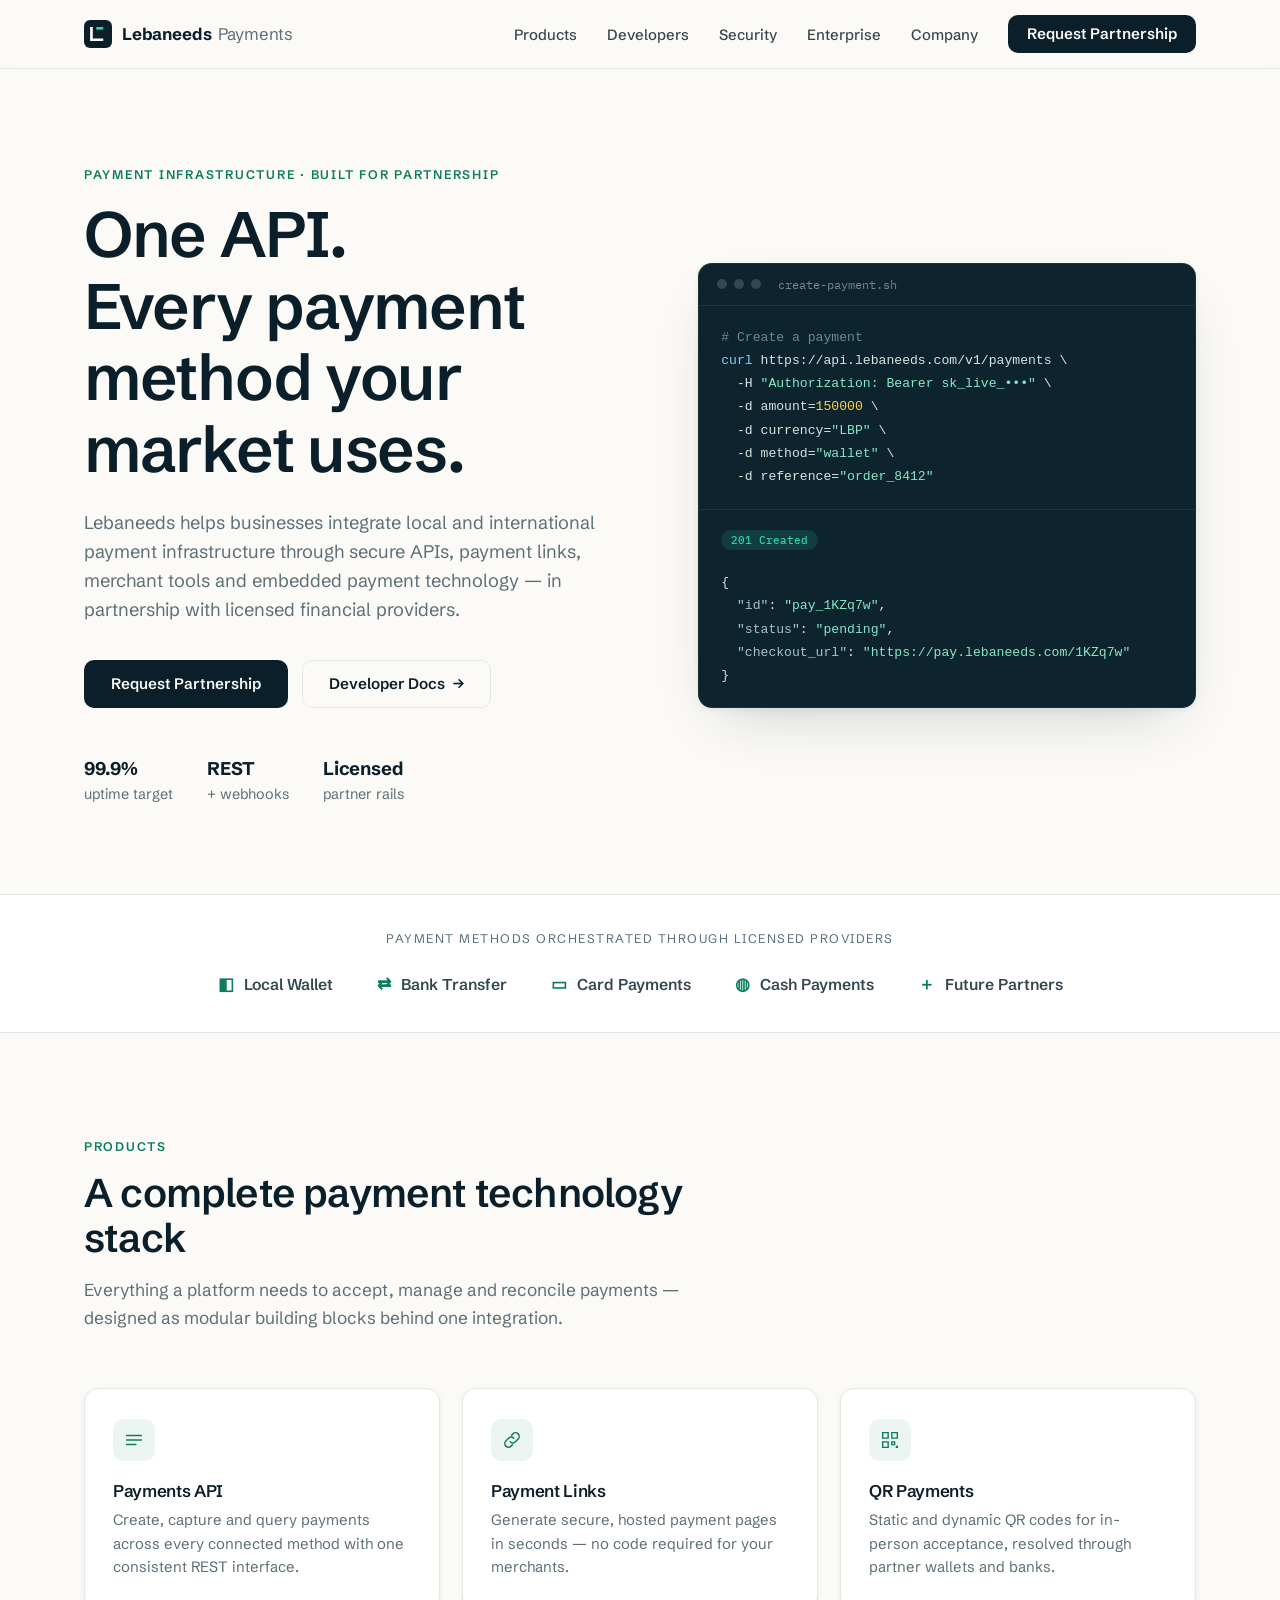
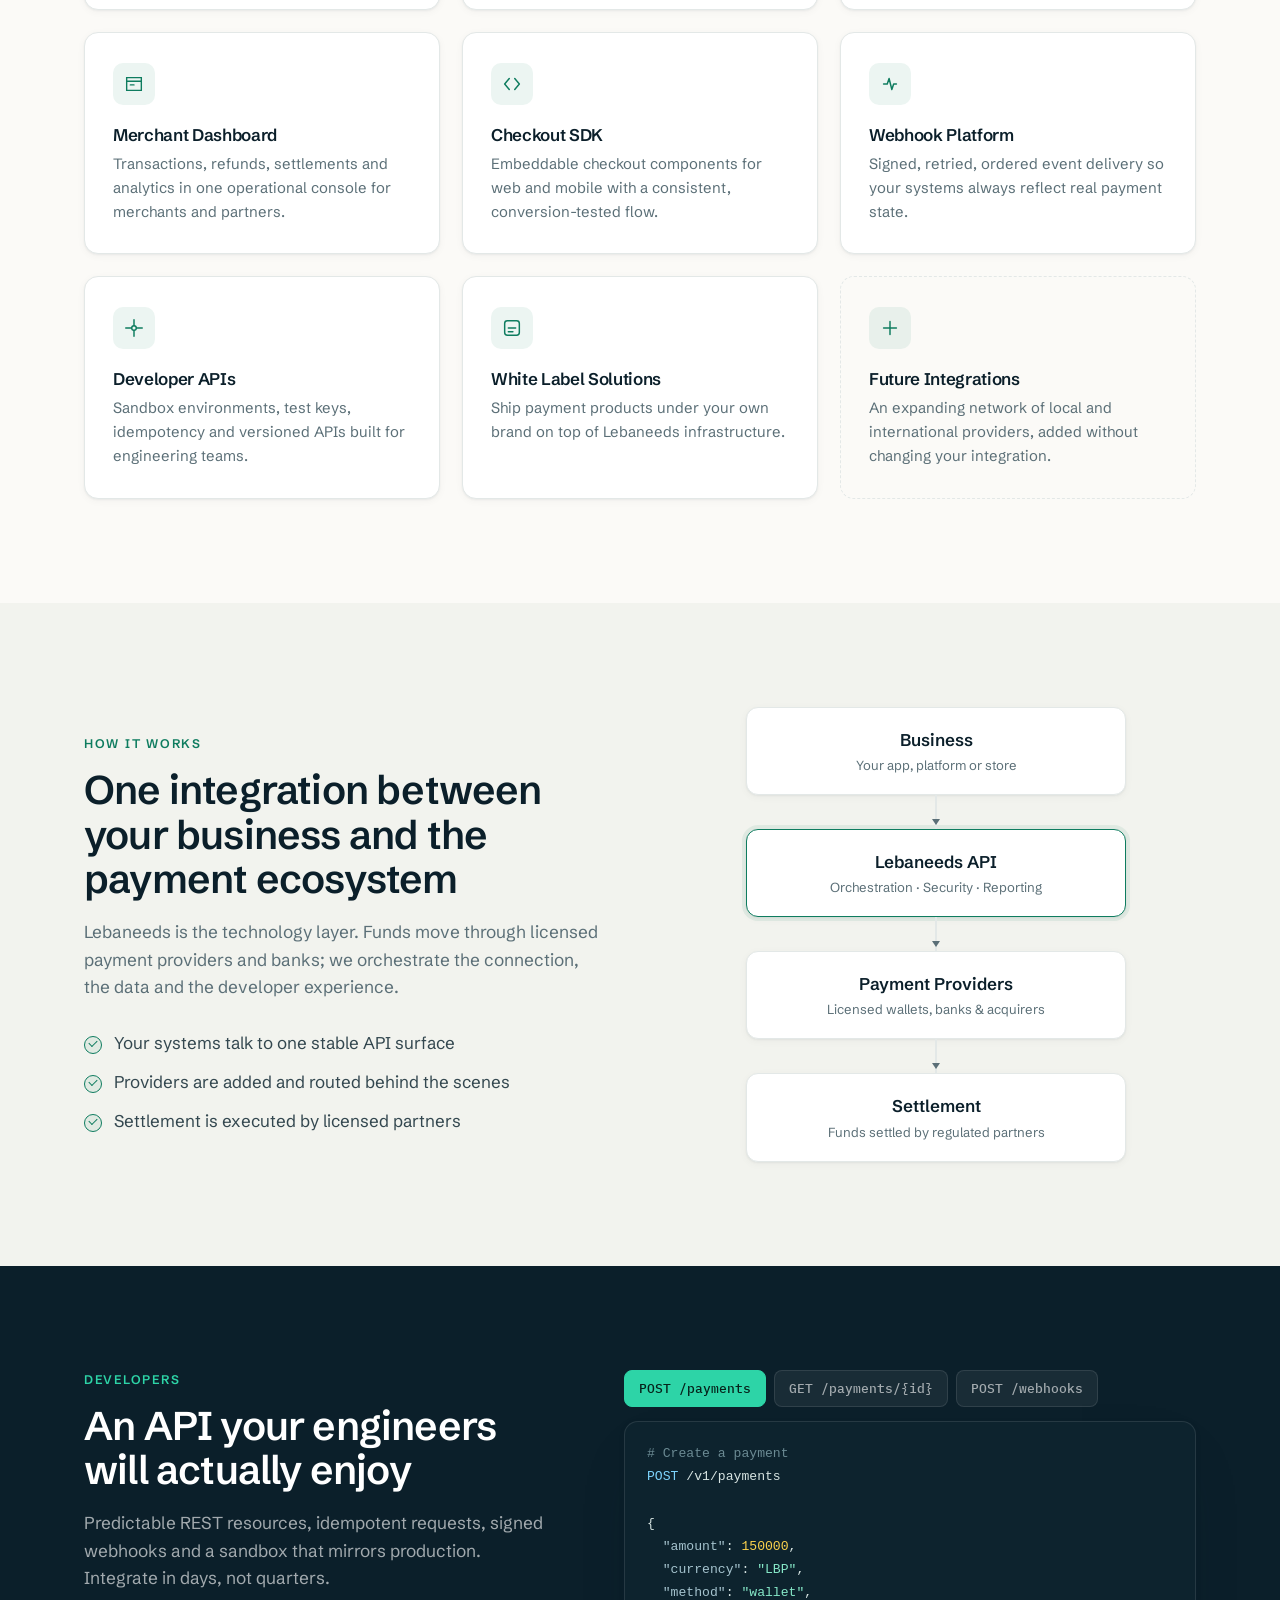
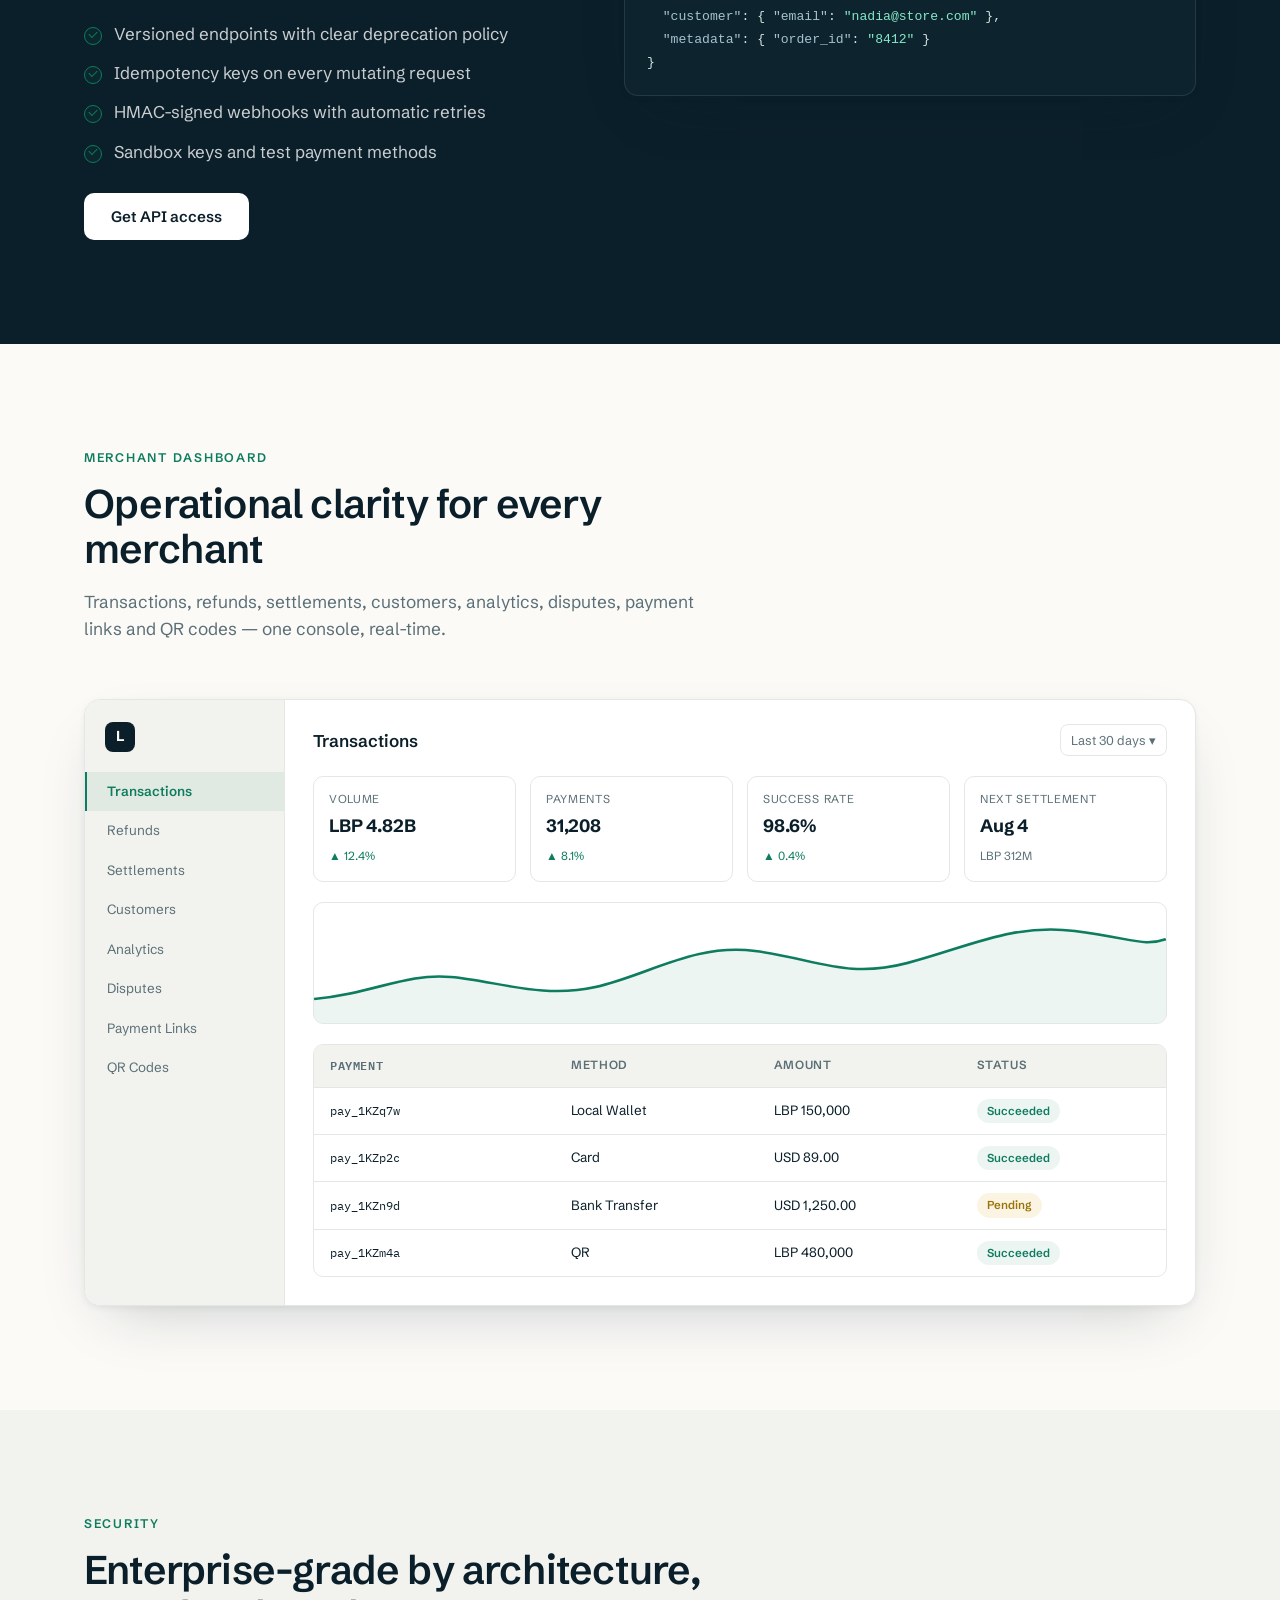
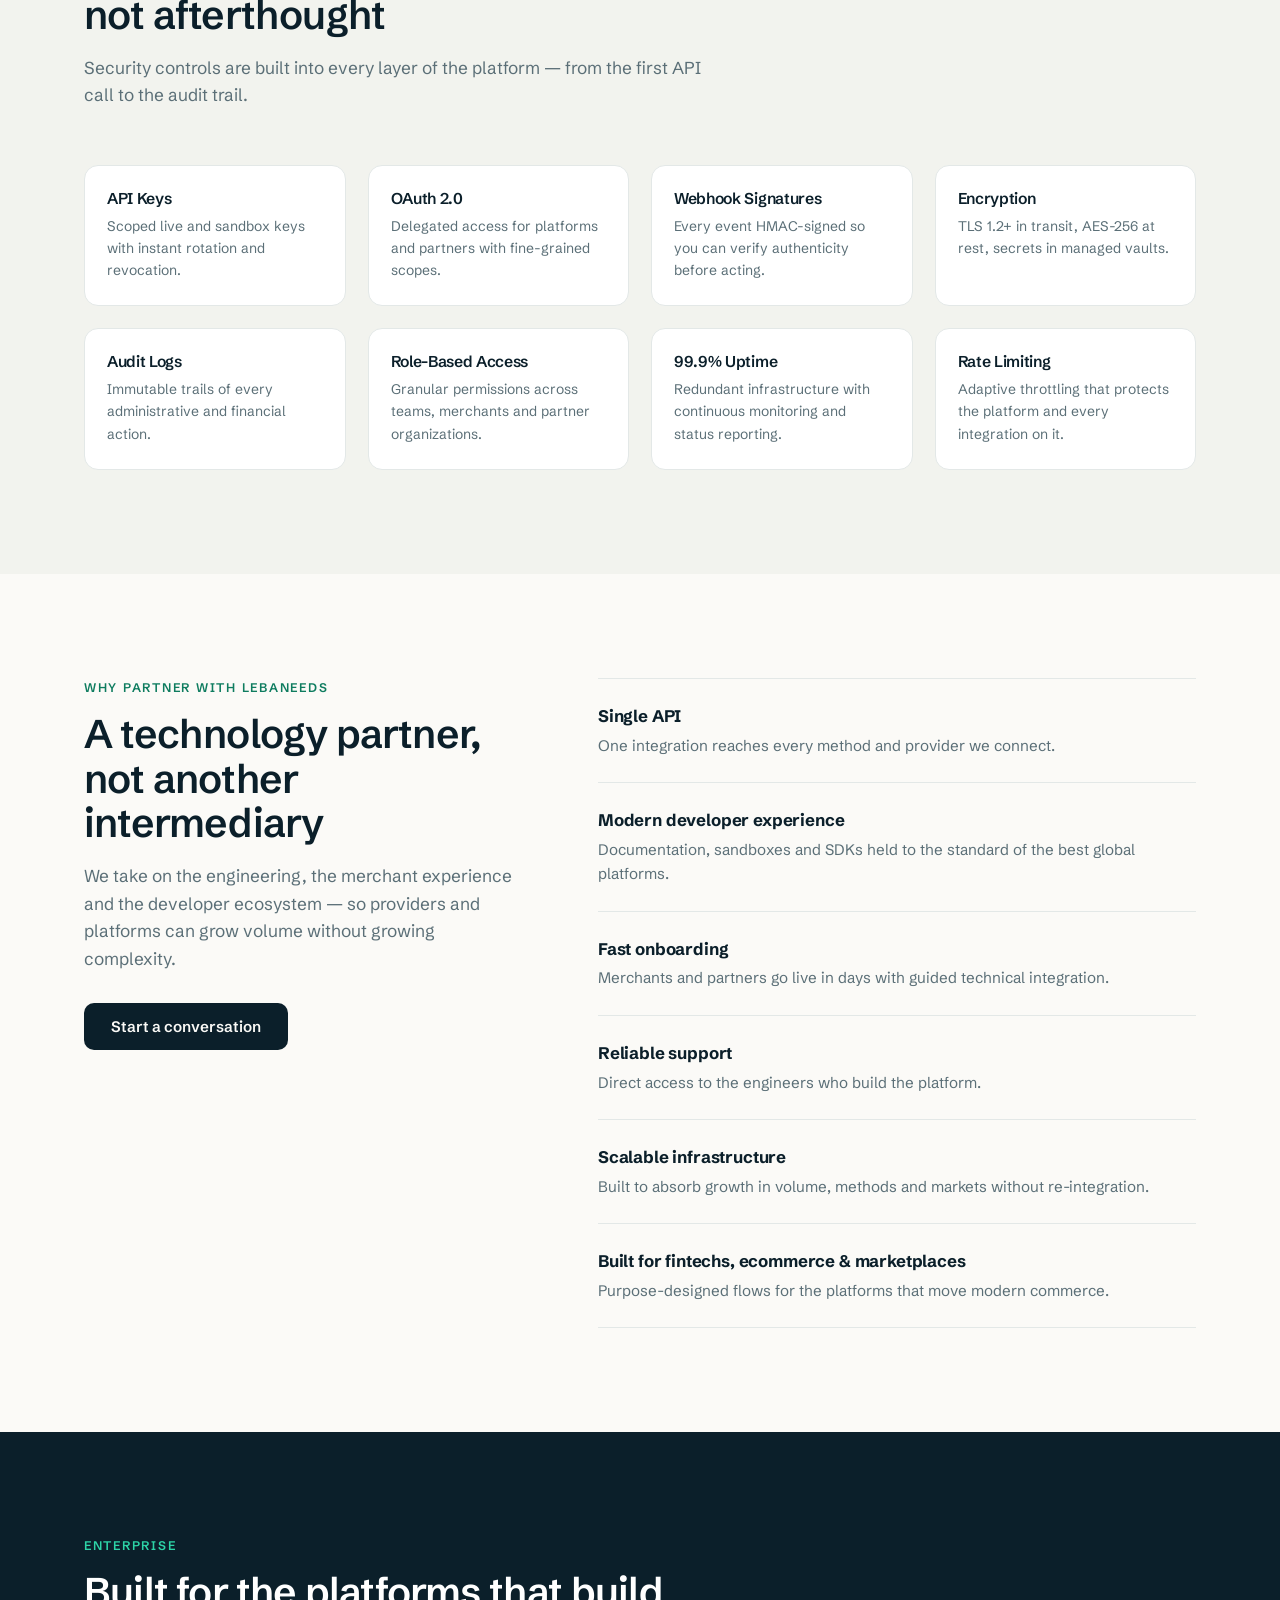
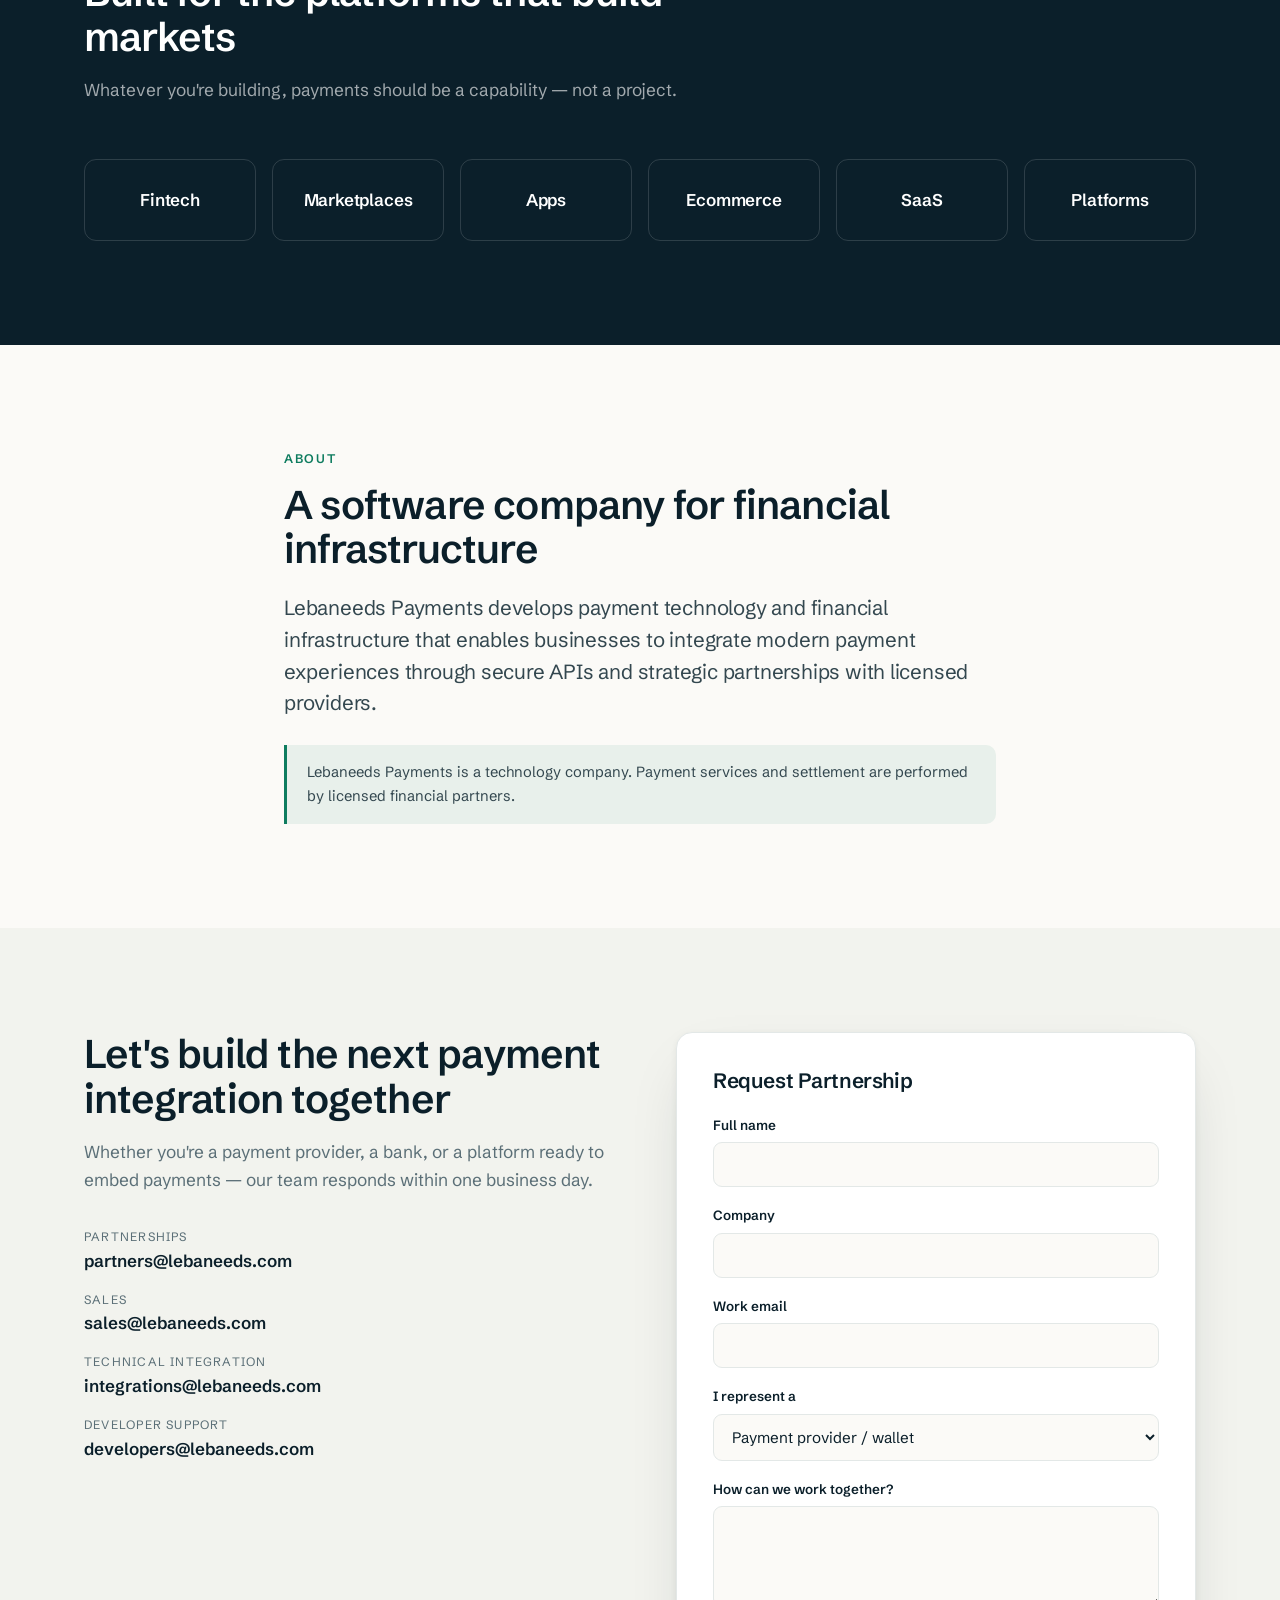
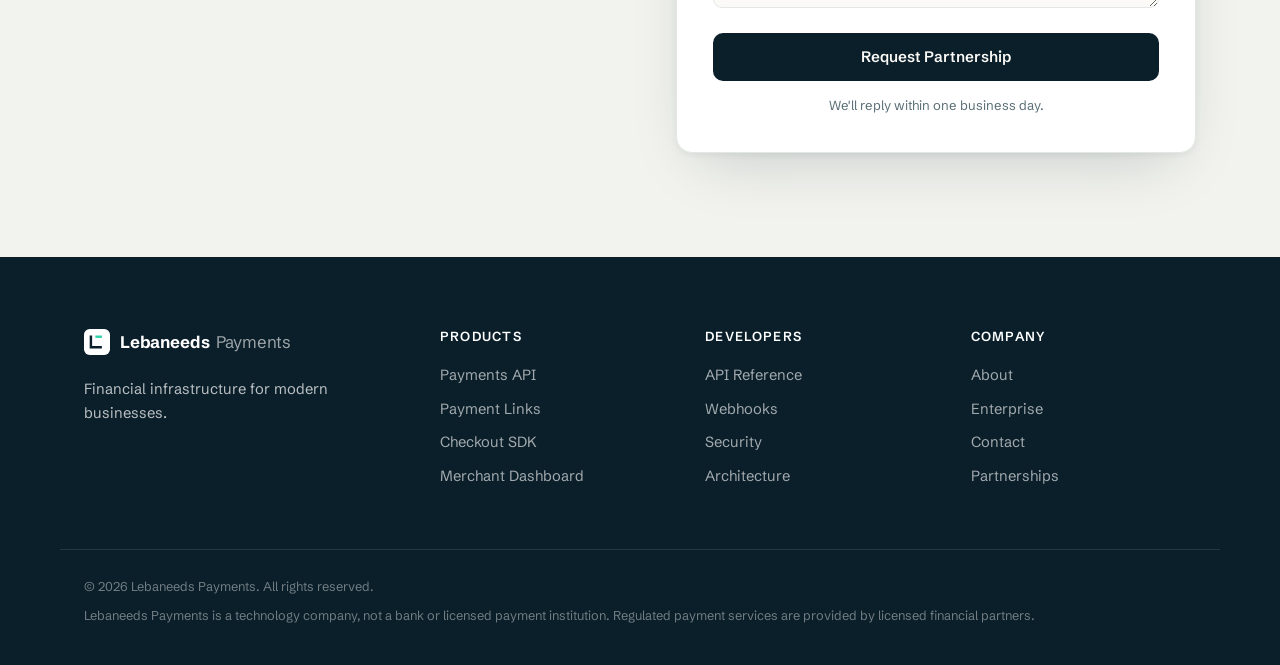
==== index.html @ b6b00cbe "Add enterprise landing page for Lebaneeds Payments Static B2B fintech infrastructure landing page: h" ====
<!DOCTYPE html>
<html lang="en">
<head>
<meta charset="UTF-8">
<meta name="viewport" content="width=device-width, initial-scale=1.0">
<title>Lebaneeds Payments — Financial Infrastructure for Modern Businesses</title>
<meta name="description" content="Lebaneeds builds payment technology and financial infrastructure. Integrate local and international payment methods through one secure API, in partnership with licensed providers.">
<link rel="preconnect" href="https://fonts.googleapis.com">
<link rel="preconnect" href="https://fonts.gstatic.com" crossorigin>
<link href="https://fonts.googleapis.com/css2?family=Schibsted+Grotesk:wght@400;500;600;700&family=IBM+Plex+Mono:wght@400;500&display=swap" rel="stylesheet">
<link rel="stylesheet" href="styles.css">
<link rel="icon" href="data:image/svg+xml,<svg xmlns='http://www.w3.org/2000/svg' viewBox='0 0 32 32'><rect width='32' height='32' rx='7' fill='%230b1f2a'/><path d='M10 8v13h12v3H7V8h3z' fill='%23ffffff'/><rect x='14' y='8' width='8' height='3' fill='%232dd4a7'/></svg>">
</head>
<body>

<a class="skip-link" href="#main">Skip to content</a>

<header class="site-header" id="top">
  <div class="container header-inner">
    <a class="brand" href="#top" aria-label="Lebaneeds Payments home">
      <span class="brand-mark" aria-hidden="true">
        <svg viewBox="0 0 32 32" width="28" height="28"><rect width="32" height="32" rx="7" fill="var(--ink)"/><path d="M10 8v13h12v3H7V8h3z" fill="#fff"/><rect x="14" y="8" width="8" height="3" fill="var(--accent)"/></svg>
      </span>
      <span class="brand-name">Lebaneeds<span class="brand-sub">Payments</span></span>
    </a>
    <nav class="main-nav" aria-label="Primary">
      <button class="nav-toggle" aria-expanded="false" aria-controls="nav-list">
        <span class="nav-toggle-bar"></span><span class="nav-toggle-bar"></span>
        <span class="visually-hidden">Menu</span>
      </button>
      <ul class="nav-list" id="nav-list">
        <li><a href="#products">Products</a></li>
        <li><a href="#developers">Developers</a></li>
        <li><a href="#security">Security</a></li>
        <li><a href="#enterprise">Enterprise</a></li>
        <li><a href="#about">Company</a></li>
        <li class="nav-cta"><a class="btn btn-primary btn-sm" href="#contact">Request Partnership</a></li>
      </ul>
    </nav>
  </div>
</header>

<main id="main">

  <!-- ============ HERO ============ -->
  <section class="hero">
    <div class="container hero-grid">
      <div class="hero-copy reveal">
        <p class="eyebrow">Payment infrastructure · Built for partnership</p>
        <h1>One API.<br>Every payment method your market uses.</h1>
        <p class="lede">Lebaneeds helps businesses integrate local and international payment infrastructure through secure APIs, payment links, merchant tools and embedded payment technology — in partnership with licensed financial providers.</p>
        <div class="hero-actions">
          <a class="btn btn-primary" href="#contact">Request Partnership</a>
          <a class="btn btn-ghost" href="#developers">Developer Docs <span aria-hidden="true">→</span></a>
        </div>
        <ul class="hero-facts" aria-label="Key facts">
          <li><strong>99.9%</strong> uptime target</li>
          <li><strong>REST</strong> + webhooks</li>
          <li><strong>Licensed</strong> partner rails</li>
        </ul>
      </div>
      <div class="hero-panel reveal delay-1" aria-hidden="true">
        <div class="code-window">
          <div class="code-window-bar">
            <span class="dot"></span><span class="dot"></span><span class="dot"></span>
            <span class="code-window-title">create-payment.sh</span>
          </div>
          <pre class="code"><code><span class="c"># Create a payment</span>
<span class="k">curl</span> https://api.lebaneeds.com/v1/payments \
  -H <span class="s">"Authorization: Bearer sk_live_•••"</span> \
  -d amount=<span class="n">150000</span> \
  -d currency=<span class="s">"LBP"</span> \
  -d method=<span class="s">"wallet"</span> \
  -d reference=<span class="s">"order_8412"</span></code></pre>
          <div class="code-response">
            <span class="badge badge-ok">201 Created</span>
            <pre class="code"><code>{
  <span class="p">"id"</span>: <span class="s">"pay_1KZq7w"</span>,
  <span class="p">"status"</span>: <span class="s">"pending"</span>,
  <span class="p">"checkout_url"</span>: <span class="s">"https://pay.lebaneeds.com/1KZq7w"</span>
}</code></pre>
          </div>
        </div>
      </div>
    </div>
  </section>

  <!-- ============ INTEGRATIONS STRIP ============ -->
  <section class="integrations" aria-label="Payment method coverage">
    <div class="container">
      <p class="strip-label">Payment methods orchestrated through licensed providers</p>
      <ul class="method-strip">
        <li><span class="method-icon" aria-hidden="true">◧</span>Local Wallet</li>
        <li><span class="method-icon" aria-hidden="true">⇄</span>Bank Transfer</li>
        <li><span class="method-icon" aria-hidden="true">▭</span>Card Payments</li>
        <li><span class="method-icon" aria-hidden="true">◍</span>Cash Payments</li>
        <li><span class="method-icon" aria-hidden="true">＋</span>Future Partners</li>
      </ul>
    </div>
  </section>

  <!-- ============ PRODUCTS ============ -->
  <section class="section" id="products">
    <div class="container">
      <div class="section-head reveal">
        <p class="eyebrow">Products</p>
        <h2>A complete payment technology stack</h2>
        <p class="section-lede">Everything a platform needs to accept, manage and reconcile payments — designed as modular building blocks behind one integration.</p>
      </div>
      <div class="card-grid">
        <article class="card reveal">
          <div class="card-icon" aria-hidden="true"><svg viewBox="0 0 24 24"><path d="M4 7h16M4 12h16M4 17h10" stroke="currentColor" stroke-width="1.6" stroke-linecap="round"/></svg></div>
          <h3>Payments API</h3>
          <p>Create, capture and query payments across every connected method with one consistent REST interface.</p>
        </article>
        <article class="card reveal">
          <div class="card-icon" aria-hidden="true"><svg viewBox="0 0 24 24"><path d="M10 14a4 4 0 005.7 0l3-3a4 4 0 00-5.7-5.7l-1.4 1.5M14 10a4 4 0 00-5.7 0l-3 3a4 4 0 005.7 5.7l1.4-1.5" stroke="currentColor" stroke-width="1.6" stroke-linecap="round" fill="none"/></svg></div>
          <h3>Payment Links</h3>
          <p>Generate secure, hosted payment pages in seconds — no code required for your merchants.</p>
        </article>
        <article class="card reveal">
          <div class="card-icon" aria-hidden="true"><svg viewBox="0 0 24 24"><path d="M4 4h6v6H4zM14 4h6v6h-6zM4 14h6v6H4zM14 14h3v3h-3zM19 19h1v1h-1z" stroke="currentColor" stroke-width="1.5" fill="none"/></svg></div>
          <h3>QR Payments</h3>
          <p>Static and dynamic QR codes for in-person acceptance, resolved through partner wallets and banks.</p>
        </article>
        <article class="card reveal">
          <div class="card-icon" aria-hidden="true"><svg viewBox="0 0 24 24"><path d="M4 5h16v14H4zM4 9h16M8 13h4" stroke="currentColor" stroke-width="1.5" fill="none" stroke-linecap="round"/></svg></div>
          <h3>Merchant Dashboard</h3>
          <p>Transactions, refunds, settlements and analytics in one operational console for merchants and partners.</p>
        </article>
        <article class="card reveal">
          <div class="card-icon" aria-hidden="true"><svg viewBox="0 0 24 24"><path d="M9 6l-5 6 5 6M15 6l5 6-5 6" stroke="currentColor" stroke-width="1.6" fill="none" stroke-linecap="round" stroke-linejoin="round"/></svg></div>
          <h3>Checkout SDK</h3>
          <p>Embeddable checkout components for web and mobile with a consistent, conversion-tested flow.</p>
        </article>
        <article class="card reveal">
          <div class="card-icon" aria-hidden="true"><svg viewBox="0 0 24 24"><path d="M5 12h4l2-6 3 12 2-6h3" stroke="currentColor" stroke-width="1.6" fill="none" stroke-linecap="round" stroke-linejoin="round"/></svg></div>
          <h3>Webhook Platform</h3>
          <p>Signed, retried, ordered event delivery so your systems always reflect real payment state.</p>
        </article>
        <article class="card reveal">
          <div class="card-icon" aria-hidden="true"><svg viewBox="0 0 24 24"><path d="M12 3v6m0 6v6M3 12h6m6 0h6" stroke="currentColor" stroke-width="1.6" stroke-linecap="round"/><circle cx="12" cy="12" r="2.5" stroke="currentColor" stroke-width="1.6" fill="none"/></svg></div>
          <h3>Developer APIs</h3>
          <p>Sandbox environments, test keys, idempotency and versioned APIs built for engineering teams.</p>
        </article>
        <article class="card reveal">
          <div class="card-icon" aria-hidden="true"><svg viewBox="0 0 24 24"><rect x="4" y="4" width="16" height="16" rx="3" stroke="currentColor" stroke-width="1.6" fill="none"/><path d="M8 12h8M8 16h5" stroke="currentColor" stroke-width="1.6" stroke-linecap="round"/></svg></div>
          <h3>White Label Solutions</h3>
          <p>Ship payment products under your own brand on top of Lebaneeds infrastructure.</p>
        </article>
        <article class="card card-outline reveal">
          <div class="card-icon" aria-hidden="true"><svg viewBox="0 0 24 24"><path d="M12 5v14M5 12h14" stroke="currentColor" stroke-width="1.6" stroke-linecap="round"/></svg></div>
          <h3>Future Integrations</h3>
          <p>An expanding network of local and international providers, added without changing your integration.</p>
        </article>
      </div>
    </div>
  </section>

  <!-- ============ ARCHITECTURE ============ -->
  <section class="section section-tint" id="architecture">
    <div class="container arch-grid">
      <div class="arch-copy reveal">
        <p class="eyebrow">How it works</p>
        <h2>One integration between your business and the payment ecosystem</h2>
        <p class="section-lede">Lebaneeds is the technology layer. Funds move through licensed payment providers and banks; we orchestrate the connection, the data and the developer experience.</p>
        <ul class="check-list">
          <li>Your systems talk to one stable API surface</li>
          <li>Providers are added and routed behind the scenes</li>
          <li>Settlement is executed by licensed partners</li>
        </ul>
      </div>
      <div class="arch-diagram reveal delay-1" role="img" aria-label="Architecture: Business connects to the Lebaneeds API, which orchestrates payment providers, which handle settlement.">
        <div class="arch-node">
          <span class="arch-node-label">Business</span>
          <span class="arch-node-sub">Your app, platform or store</span>
        </div>
        <div class="arch-arrow" aria-hidden="true"><span></span></div>
        <div class="arch-node arch-node-core">
          <span class="arch-node-label">Lebaneeds API</span>
          <span class="arch-node-sub">Orchestration · Security · Reporting</span>
        </div>
        <div class="arch-arrow" aria-hidden="true"><span></span></div>
        <div class="arch-node">
          <span class="arch-node-label">Payment Providers</span>
          <span class="arch-node-sub">Licensed wallets, banks &amp; acquirers</span>
        </div>
        <div class="arch-arrow" aria-hidden="true"><span></span></div>
        <div class="arch-node">
          <span class="arch-node-label">Settlement</span>
          <span class="arch-node-sub">Funds settled by regulated partners</span>
        </div>
      </div>
    </div>
  </section>

  <!-- ============ DEVELOPERS ============ -->
  <section class="section section-dark" id="developers">
    <div class="container dev-grid">
      <div class="dev-copy reveal">
        <p class="eyebrow eyebrow-light">Developers</p>
        <h2>An API your engineers will actually enjoy</h2>
        <p class="section-lede">Predictable REST resources, idempotent requests, signed webhooks and a sandbox that mirrors production. Integrate in days, not quarters.</p>
        <ul class="check-list check-list-light">
          <li>Versioned endpoints with clear deprecation policy</li>
          <li>Idempotency keys on every mutating request</li>
          <li>HMAC-signed webhooks with automatic retries</li>
          <li>Sandbox keys and test payment methods</li>
        </ul>
        <a class="btn btn-light" href="#contact">Get API access</a>
      </div>
      <div class="dev-panel reveal delay-1">
        <div class="tabs" role="tablist" aria-label="API examples">
          <button class="tab is-active" role="tab" aria-selected="true" aria-controls="tab-create" id="tabbtn-create">POST /payments</button>
          <button class="tab" role="tab" aria-selected="false" aria-controls="tab-get" id="tabbtn-get" tabindex="-1">GET /payments/{id}</button>
          <button class="tab" role="tab" aria-selected="false" aria-controls="tab-hook" id="tabbtn-hook" tabindex="-1">POST /webhooks</button>
        </div>
        <div class="code-window code-window-dark">
          <div class="tab-panel" id="tab-create" role="tabpanel" aria-labelledby="tabbtn-create">
<pre class="code"><code><span class="c"># Create a payment</span>
<span class="k">POST</span> /v1/payments

{
  <span class="p">"amount"</span>: <span class="n">150000</span>,
  <span class="p">"currency"</span>: <span class="s">"LBP"</span>,
  <span class="p">"method"</span>: <span class="s">"wallet"</span>,
  <span class="p">"customer"</span>: { <span class="p">"email"</span>: <span class="s">"nadia@store.com"</span> },
  <span class="p">"metadata"</span>: { <span class="p">"order_id"</span>: <span class="s">"8412"</span> }
}</code></pre>
          </div>
          <div class="tab-panel" id="tab-get" role="tabpanel" aria-labelledby="tabbtn-get" hidden>
<pre class="code"><code><span class="c"># Retrieve a payment</span>
<span class="k">GET</span> /v1/payments/pay_1KZq7w

{
  <span class="p">"id"</span>: <span class="s">"pay_1KZq7w"</span>,
  <span class="p">"status"</span>: <span class="s">"succeeded"</span>,
  <span class="p">"amount"</span>: <span class="n">150000</span>,
  <span class="p">"settled_at"</span>: <span class="s">"2026-08-02T14:03:12Z"</span>
}</code></pre>
          </div>
          <div class="tab-panel" id="tab-hook" role="tabpanel" aria-labelledby="tabbtn-hook" hidden>
<pre class="code"><code><span class="c"># Register a webhook endpoint</span>
<span class="k">POST</span> /v1/webhooks

{
  <span class="p">"url"</span>: <span class="s">"https://api.store.com/hooks/leb"</span>,
  <span class="p">"events"</span>: [<span class="s">"payment.succeeded"</span>,
             <span class="s">"payment.failed"</span>],
  <span class="p">"signing"</span>: <span class="s">"hmac-sha256"</span>
}</code></pre>
          </div>
        </div>
      </div>
    </div>
  </section>

  <!-- ============ DASHBOARD ============ -->
  <section class="section" id="dashboard">
    <div class="container">
      <div class="section-head reveal">
        <p class="eyebrow">Merchant Dashboard</p>
        <h2>Operational clarity for every merchant</h2>
        <p class="section-lede">Transactions, refunds, settlements, customers, analytics, disputes, payment links and QR codes — one console, real-time.</p>
      </div>
      <div class="dash reveal delay-1" role="img" aria-label="Mockup of the Lebaneeds merchant dashboard showing payment volume, transactions and settlement figures.">
        <div class="dash-side" aria-hidden="true">
          <div class="dash-logo">L</div>
          <ul>
            <li class="is-active">Transactions</li>
            <li>Refunds</li>
            <li>Settlements</li>
            <li>Customers</li>
            <li>Analytics</li>
            <li>Disputes</li>
            <li>Payment Links</li>
            <li>QR Codes</li>
          </ul>
        </div>
        <div class="dash-main" aria-hidden="true">
          <div class="dash-topbar">
            <span class="dash-title">Transactions</span>
            <span class="dash-range">Last 30 days ▾</span>
          </div>
          <div class="dash-stats">
            <div class="stat"><span class="stat-label">Volume</span><span class="stat-value">LBP 4.82B</span><span class="stat-delta up">▲ 12.4%</span></div>
            <div class="stat"><span class="stat-label">Payments</span><span class="stat-value">31,208</span><span class="stat-delta up">▲ 8.1%</span></div>
            <div class="stat"><span class="stat-label">Success rate</span><span class="stat-value">98.6%</span><span class="stat-delta up">▲ 0.4%</span></div>
            <div class="stat"><span class="stat-label">Next settlement</span><span class="stat-value">Aug 4</span><span class="stat-delta">LBP 312M</span></div>
          </div>
          <div class="dash-chart">
            <svg viewBox="0 0 560 120" preserveAspectRatio="none">
              <path d="M0 96 C40 90 60 70 90 74 S150 96 185 84 S250 40 290 48 S350 76 390 60 S460 20 500 28 S545 44 560 36" fill="none" stroke="var(--accent-deep)" stroke-width="2.5"/>
              <path d="M0 96 C40 90 60 70 90 74 S150 96 185 84 S250 40 290 48 S350 76 390 60 S460 20 500 28 S545 44 560 36 V120 H0 Z" fill="var(--accent-wash)"/>
            </svg>
          </div>
          <div class="dash-table">
            <div class="dash-row dash-row-head"><span>Payment</span><span>Method</span><span>Amount</span><span>Status</span></div>
            <div class="dash-row"><span>pay_1KZq7w</span><span>Local Wallet</span><span>LBP 150,000</span><span class="pill pill-ok">Succeeded</span></div>
            <div class="dash-row"><span>pay_1KZp2c</span><span>Card</span><span>USD 89.00</span><span class="pill pill-ok">Succeeded</span></div>
            <div class="dash-row"><span>pay_1KZn9d</span><span>Bank Transfer</span><span>USD 1,250.00</span><span class="pill pill-pending">Pending</span></div>
            <div class="dash-row"><span>pay_1KZm4a</span><span>QR</span><span>LBP 480,000</span><span class="pill pill-ok">Succeeded</span></div>
          </div>
        </div>
      </div>
    </div>
  </section>

  <!-- ============ SECURITY ============ -->
  <section class="section section-tint" id="security">
    <div class="container">
      <div class="section-head reveal">
        <p class="eyebrow">Security</p>
        <h2>Enterprise-grade by architecture, not afterthought</h2>
        <p class="section-lede">Security controls are built into every layer of the platform — from the first API call to the audit trail.</p>
      </div>
      <div class="sec-grid">
        <div class="sec-item reveal"><h3>API Keys</h3><p>Scoped live and sandbox keys with instant rotation and revocation.</p></div>
        <div class="sec-item reveal"><h3>OAuth 2.0</h3><p>Delegated access for platforms and partners with fine-grained scopes.</p></div>
        <div class="sec-item reveal"><h3>Webhook Signatures</h3><p>Every event HMAC-signed so you can verify authenticity before acting.</p></div>
        <div class="sec-item reveal"><h3>Encryption</h3><p>TLS 1.2+ in transit, AES-256 at rest, secrets in managed vaults.</p></div>
        <div class="sec-item reveal"><h3>Audit Logs</h3><p>Immutable trails of every administrative and financial action.</p></div>
        <div class="sec-item reveal"><h3>Role-Based Access</h3><p>Granular permissions across teams, merchants and partner organizations.</p></div>
        <div class="sec-item reveal"><h3>99.9% Uptime</h3><p>Redundant infrastructure with continuous monitoring and status reporting.</p></div>
        <div class="sec-item reveal"><h3>Rate Limiting</h3><p>Adaptive throttling that protects the platform and every integration on it.</p></div>
      </div>
    </div>
  </section>

  <!-- ============ WHY PARTNER ============ -->
  <section class="section" id="why">
    <div class="container why-grid">
      <div class="why-copy reveal">
        <p class="eyebrow">Why partner with Lebaneeds</p>
        <h2>A technology partner, not another intermediary</h2>
        <p class="section-lede">We take on the engineering, the merchant experience and the developer ecosystem — so providers and platforms can grow volume without growing complexity.</p>
        <a class="btn btn-primary" href="#contact">Start a conversation</a>
      </div>
      <ul class="why-list">
        <li class="reveal"><strong>Single API</strong>One integration reaches every method and provider we connect.</li>
        <li class="reveal"><strong>Modern developer experience</strong>Documentation, sandboxes and SDKs held to the standard of the best global platforms.</li>
        <li class="reveal"><strong>Fast onboarding</strong>Merchants and partners go live in days with guided technical integration.</li>
        <li class="reveal"><strong>Reliable support</strong>Direct access to the engineers who build the platform.</li>
        <li class="reveal"><strong>Scalable infrastructure</strong>Built to absorb growth in volume, methods and markets without re-integration.</li>
        <li class="reveal"><strong>Built for fintechs, ecommerce &amp; marketplaces</strong>Purpose-designed flows for the platforms that move modern commerce.</li>
      </ul>
    </div>
  </section>

  <!-- ============ ENTERPRISE ============ -->
  <section class="section section-dark" id="enterprise">
    <div class="container">
      <div class="section-head reveal">
        <p class="eyebrow eyebrow-light">Enterprise</p>
        <h2>Built for the platforms that build markets</h2>
        <p class="section-lede">Whatever you're building, payments should be a capability — not a project.</p>
      </div>
      <ul class="built-for">
        <li class="reveal">Fintech</li>
        <li class="reveal">Marketplaces</li>
        <li class="reveal">Apps</li>
        <li class="reveal">Ecommerce</li>
        <li class="reveal">SaaS</li>
        <li class="reveal">Platforms</li>
      </ul>
    </div>
  </section>

  <!-- ============ ABOUT ============ -->
  <section class="section" id="about">
    <div class="container about-inner reveal">
      <p class="eyebrow">About</p>
      <h2>A software company for financial infrastructure</h2>
      <p class="about-text">Lebaneeds Payments develops payment technology and financial infrastructure that enables businesses to integrate modern payment experiences through secure APIs and strategic partnerships with licensed providers.</p>
      <p class="about-note">Lebaneeds Payments is a technology company. Payment services and settlement are performed by licensed financial partners.</p>
    </div>
  </section>

  <!-- ============ CONTACT ============ -->
  <section class="section section-cta" id="contact">
    <div class="container cta-grid">
      <div class="cta-copy reveal">
        <h2>Let's build the next payment integration together</h2>
        <p class="section-lede">Whether you're a payment provider, a bank, or a platform ready to embed payments — our team responds within one business day.</p>
        <ul class="contact-list">
          <li><span class="contact-label">Partnerships</span><a href="mailto:partners@lebaneeds.com">partners@lebaneeds.com</a></li>
          <li><span class="contact-label">Sales</span><a href="mailto:sales@lebaneeds.com">sales@lebaneeds.com</a></li>
          <li><span class="contact-label">Technical Integration</span><a href="mailto:integrations@lebaneeds.com">integrations@lebaneeds.com</a></li>
          <li><span class="contact-label">Developer Support</span><a href="mailto:developers@lebaneeds.com">developers@lebaneeds.com</a></li>
        </ul>
      </div>
      <form class="cta-form reveal delay-1" action="mailto:partners@lebaneeds.com" method="post" enctype="text/plain">
        <h3>Request Partnership</h3>
        <div class="field">
          <label for="f-name">Full name</label>
          <input id="f-name" name="name" type="text" autocomplete="name" required>
        </div>
        <div class="field">
          <label for="f-company">Company</label>
          <input id="f-company" name="company" type="text" autocomplete="organization" required>
        </div>
        <div class="field">
          <label for="f-email">Work email</label>
          <input id="f-email" name="email" type="email" autocomplete="email" required>
        </div>
        <div class="field">
          <label for="f-type">I represent a</label>
          <select id="f-type" name="type">
            <option>Payment provider / wallet</option>
            <option>Bank</option>
            <option>Fintech</option>
            <option>Ecommerce / marketplace</option>
            <option>Other platform</option>
          </select>
        </div>
        <div class="field">
          <label for="f-msg">How can we work together?</label>
          <textarea id="f-msg" name="message" rows="4"></textarea>
        </div>
        <button class="btn btn-primary btn-block" type="submit">Request Partnership</button>
        <p class="form-note">We'll reply within one business day.</p>
      </form>
    </div>
  </section>

</main>

<footer class="site-footer">
  <div class="container footer-grid">
    <div class="footer-brand">
      <a class="brand" href="#top" aria-label="Lebaneeds Payments home">
        <span class="brand-mark" aria-hidden="true">
          <svg viewBox="0 0 32 32" width="26" height="26"><rect width="32" height="32" rx="7" fill="#fff"/><path d="M10 8v13h12v3H7V8h3z" fill="var(--ink)"/><rect x="14" y="8" width="8" height="3" fill="var(--accent)"/></svg>
        </span>
        <span class="brand-name brand-name-light">Lebaneeds<span class="brand-sub">Payments</span></span>
      </a>
      <p>Financial infrastructure for modern businesses.</p>
    </div>
    <nav class="footer-col" aria-label="Products">
      <h4>Products</h4>
      <a href="#products">Payments API</a>
      <a href="#products">Payment Links</a>
      <a href="#products">Checkout SDK</a>
      <a href="#dashboard">Merchant Dashboard</a>
    </nav>
    <nav class="footer-col" aria-label="Developers">
      <h4>Developers</h4>
      <a href="#developers">API Reference</a>
      <a href="#developers">Webhooks</a>
      <a href="#security">Security</a>
      <a href="#architecture">Architecture</a>
    </nav>
    <nav class="footer-col" aria-label="Company">
      <h4>Company</h4>
      <a href="#about">About</a>
      <a href="#enterprise">Enterprise</a>
      <a href="#contact">Contact</a>
      <a href="#contact">Partnerships</a>
    </nav>
  </div>
  <div class="container footer-legal">
    <p>© 2026 Lebaneeds Payments. All rights reserved.</p>
    <p>Lebaneeds Payments is a technology company, not a bank or licensed payment institution. Regulated payment services are provided by licensed financial partners.</p>
  </div>
</footer>

<script src="script.js"></script>
</body>
</html>
---- styles.css ----
/* ============================================================
   Lebaneeds Payments — enterprise landing page
   ============================================================ */

:root {
  --ink: #0b1f2a;          /* deep petrol ink */
  --ink-soft: #33474f;
  --muted: #5b6f77;
  --line: #e3e8e7;
  --bg: #fbfaf7;           /* warm paper */
  --surface: #ffffff;
  --tint: #f2f3ee;
  --accent: #2dd4a7;
  --accent-deep: #0e7c5f;
  --accent-wash: rgba(14, 124, 95, 0.08);
  --dark: #0b1f2a;
  --dark-2: #102934;
  --code-bg: #0d232e;
  --radius: 14px;
  --font: "Schibsted Grotesk", "Helvetica Neue", Arial, sans-serif;
  --mono: "IBM Plex Mono", ui-monospace, "SF Mono", Menlo, monospace;
  --shadow-sm: 0 1px 2px rgba(11, 31, 42, .05), 0 2px 8px rgba(11, 31, 42, .04);
  --shadow-lg: 0 2px 6px rgba(11, 31, 42, .06), 0 24px 60px -24px rgba(11, 31, 42, .22);
}

@media (prefers-color-scheme: dark) {
  :root {
    --ink: #eef3f2;
    --ink-soft: #c4d1d0;
    --muted: #8fa3a5;
    --line: #223b44;
    --bg: #081820;
    --surface: #0d232e;
    --tint: #0b1f29;
    --accent-wash: rgba(45, 212, 167, 0.10);
    --dark: #061119;
    --dark-2: #0a1c26;
    --code-bg: #071720;
    --shadow-sm: 0 1px 2px rgba(0,0,0,.4);
    --shadow-lg: 0 24px 60px -24px rgba(0,0,0,.6);
  }
}

* { box-sizing: border-box; margin: 0; padding: 0; }

html { scroll-behavior: smooth; }
@media (prefers-reduced-motion: reduce) {
  html { scroll-behavior: auto; }
  *, *::before, *::after { animation: none !important; transition: none !important; }
}

body {
  font-family: var(--font);
  color: var(--ink);
  background: var(--bg);
  line-height: 1.6;
  font-size: 17px;
  -webkit-font-smoothing: antialiased;
  text-rendering: optimizeLegibility;
}

.container { max-width: 1160px; margin: 0 auto; padding: 0 24px; }

.visually-hidden {
  position: absolute; width: 1px; height: 1px; overflow: hidden;
  clip: rect(0 0 0 0); white-space: nowrap;
}
.skip-link {
  position: absolute; left: -9999px; top: 0; z-index: 100;
  background: var(--ink); color: #fff; padding: 10px 18px; border-radius: 0 0 8px 0;
}
.skip-link:focus { left: 0; }

h1, h2, h3, h4 { font-weight: 600; letter-spacing: -0.02em; line-height: 1.12; }
h1 { font-size: clamp(2.4rem, 5.4vw, 4rem); }
h2 { font-size: clamp(1.7rem, 3.4vw, 2.5rem); }
h3 { font-size: 1.06rem; }

a { color: inherit; }
:focus-visible { outline: 2px solid var(--accent-deep); outline-offset: 3px; border-radius: 3px; }

.eyebrow {
  font-size: .78rem; font-weight: 600; letter-spacing: .14em; text-transform: uppercase;
  color: var(--accent-deep); margin-bottom: 14px;
}
.eyebrow-light { color: var(--accent); }

.section { padding: 104px 0; }
.section-tint { background: var(--tint); }
.section-head { max-width: 640px; margin-bottom: 56px; }
.section-lede { color: var(--muted); margin-top: 16px; font-size: 1.08rem; }

/* ---------- Buttons ---------- */
.btn {
  display: inline-flex; align-items: center; gap: 8px;
  font: 600 .95rem/1 var(--font);
  padding: 15px 26px; border-radius: 10px; border: 1px solid transparent;
  cursor: pointer; text-decoration: none;
  transition: background .18s ease, color .18s ease, border-color .18s ease, transform .12s ease;
}
.btn:active { transform: translateY(1px); }
.btn-primary { background: var(--ink); color: var(--bg); }
.btn-primary:hover { background: var(--accent-deep); color: #fff; }
.btn-ghost { border-color: var(--line); color: var(--ink); background: transparent; }
.btn-ghost:hover { border-color: var(--ink); }
.btn-light { background: #fff; color: #0b1f2a; margin-top: 28px; }
.btn-light:hover { background: var(--accent); }
.btn-sm { padding: 10px 18px; }
.btn-block { width: 100%; justify-content: center; }

/* ---------- Header ---------- */
.site-header {
  position: sticky; top: 0; z-index: 50;
  background: color-mix(in srgb, var(--bg) 86%, transparent);
  backdrop-filter: blur(12px);
  border-bottom: 1px solid var(--line);
}
.header-inner { display: flex; align-items: center; justify-content: space-between; height: 68px; }
.brand { display: inline-flex; align-items: center; gap: 10px; text-decoration: none; }
.brand-mark svg { display: block; }
.brand-name { font-weight: 700; letter-spacing: -0.01em; font-size: 1.05rem; }
.brand-sub { font-weight: 400; color: var(--muted); margin-left: 6px; }
.brand-name-light { color: #fff; }
.brand-name-light .brand-sub { color: rgba(255,255,255,.6); }

.nav-list { display: flex; align-items: center; gap: 30px; list-style: none; }
.nav-list a:not(.btn) {
  text-decoration: none; font-size: .93rem; font-weight: 500; color: var(--ink-soft);
  transition: color .15s ease;
}
.nav-list a:not(.btn):hover { color: var(--ink); }
.nav-toggle { display: none; }

/* ---------- Hero ---------- */
.hero { padding: 96px 0 88px; overflow: hidden; }
.hero-grid {
  display: grid; grid-template-columns: 1.05fr .95fr; gap: 64px; align-items: center;
}
.lede { color: var(--muted); font-size: 1.14rem; margin-top: 22px; max-width: 34em; }
.hero-actions { display: flex; flex-wrap: wrap; gap: 14px; margin-top: 36px; }
.hero-facts {
  display: flex; gap: 34px; list-style: none; margin-top: 46px;
  color: var(--muted); font-size: .9rem;
}
.hero-facts strong { display: block; color: var(--ink); font-size: 1.15rem; letter-spacing: -0.01em; }

/* ---------- Code windows ---------- */
.code-window {
  background: var(--code-bg); border-radius: var(--radius);
  box-shadow: var(--shadow-lg); overflow: hidden;
  border: 1px solid rgba(255,255,255,.06);
}
.code-window-bar {
  display: flex; align-items: center; gap: 7px;
  padding: 13px 18px; border-bottom: 1px solid rgba(255,255,255,.07);
}
.dot { width: 10px; height: 10px; border-radius: 50%; background: rgba(255,255,255,.16); }
.code-window-title {
  margin-left: 10px; font: 400 .74rem var(--mono); color: rgba(255,255,255,.45);
}
.code {
  font: 400 .82rem/1.7 var(--mono); color: #d7e4e2;
  padding: 20px 22px; overflow-x: auto; tab-size: 2;
}
.code .c { color: #6b8a93; }
.code .k { color: #7dd3fc; }
.code .s { color: #86e8c8; }
.code .n { color: #fcd34d; }
.code .p { color: #a5c3ce; }
.code-response { border-top: 1px solid rgba(255,255,255,.07); padding-top: 8px; }
.badge {
  display: inline-block; font: 500 .7rem var(--mono);
  padding: 3px 10px; border-radius: 99px; margin: 12px 0 0 22px;
}
.badge-ok { background: rgba(45,212,167,.14); color: var(--accent); }

/* ---------- Integrations strip ---------- */
.integrations { border-block: 1px solid var(--line); padding: 34px 0; background: var(--surface); }
.strip-label {
  text-align: center; font-size: .78rem; letter-spacing: .12em; text-transform: uppercase;
  color: var(--muted); margin-bottom: 22px;
}
.method-strip {
  display: flex; flex-wrap: wrap; justify-content: center; gap: 14px 44px;
  list-style: none; font-weight: 600; color: var(--ink-soft); font-size: .98rem;
}
.method-strip li { display: inline-flex; align-items: center; gap: 10px; }
.method-icon { color: var(--accent-deep); font-size: 1.05rem; }

/* ---------- Product cards ---------- */
.card-grid {
  display: grid; grid-template-columns: repeat(3, 1fr); gap: 22px;
}
.card {
  background: var(--surface); border: 1px solid var(--line); border-radius: var(--radius);
  padding: 30px 28px; box-shadow: var(--shadow-sm);
  transition: transform .2s ease, box-shadow .2s ease, border-color .2s ease;
}
.card:hover { transform: translateY(-3px); box-shadow: var(--shadow-lg); border-color: var(--accent-deep); }
.card-outline { background: transparent; border-style: dashed; box-shadow: none; }
.card-icon {
  width: 42px; height: 42px; border-radius: 10px; margin-bottom: 20px;
  display: grid; place-items: center;
  background: var(--accent-wash); color: var(--accent-deep);
}
.card-icon svg { width: 22px; height: 22px; }
.card p { color: var(--muted); font-size: .93rem; margin-top: 8px; }

/* ---------- Architecture ---------- */
.arch-grid { display: grid; grid-template-columns: 1fr 1fr; gap: 72px; align-items: center; }
.check-list { list-style: none; margin-top: 28px; display: grid; gap: 12px; }
.check-list li { padding-left: 30px; position: relative; color: var(--ink-soft); }
.check-list li::before {
  content: ""; position: absolute; left: 0; top: 7px; width: 16px; height: 16px;
  border-radius: 50%; background: var(--accent-wash);
  border: 1.5px solid var(--accent-deep);
}
.check-list li::after {
  content: ""; position: absolute; left: 4.5px; top: 10.5px; width: 7px; height: 4px;
  border-left: 1.5px solid var(--accent-deep); border-bottom: 1.5px solid var(--accent-deep);
  transform: rotate(-45deg);
}
.check-list-light li { color: rgba(255,255,255,.78); }

.arch-diagram { display: grid; gap: 0; justify-items: center; }
.arch-node {
  width: 100%; max-width: 380px; text-align: center;
  background: var(--surface); border: 1px solid var(--line); border-radius: 12px;
  padding: 18px 22px; box-shadow: var(--shadow-sm);
}
.arch-node-core {
  border-color: var(--accent-deep);
  box-shadow: 0 0 0 4px var(--accent-wash), var(--shadow-sm);
}
.arch-node-label { display: block; font-weight: 600; }
.arch-node-sub { display: block; font-size: .82rem; color: var(--muted); margin-top: 2px; }
.arch-arrow { height: 34px; display: grid; place-items: center; }
.arch-arrow span {
  display: block; width: 1.5px; height: 100%; background: var(--line); position: relative;
}
.arch-arrow span::after {
  content: ""; position: absolute; bottom: 0; left: -3.25px;
  border: 4px solid transparent; border-top: 6px solid var(--muted);
}

/* ---------- Developers (dark) ---------- */
.section-dark { background: var(--dark); color: #fff; }
.section-dark h2 { color: #fff; }
.section-dark .section-lede { color: rgba(255,255,255,.62); }
.dev-grid { display: grid; grid-template-columns: .9fr 1.1fr; gap: 72px; align-items: start; }

.tabs { display: flex; gap: 8px; margin-bottom: 14px; flex-wrap: wrap; }
.tab {
  font: 500 .8rem var(--mono); color: rgba(255,255,255,.6);
  background: rgba(255,255,255,.06); border: 1px solid rgba(255,255,255,.1);
  border-radius: 8px; padding: 9px 14px; cursor: pointer;
  transition: background .15s ease, color .15s ease;
}
.tab:hover { color: #fff; }
.tab.is-active { background: var(--accent); border-color: var(--accent); color: #06231b; }
.code-window-dark { border-color: rgba(255,255,255,.1); }

/* ---------- Dashboard mockup ---------- */
.dash {
  display: grid; grid-template-columns: 200px 1fr;
  background: var(--surface); border: 1px solid var(--line);
  border-radius: 16px; overflow: hidden; box-shadow: var(--shadow-lg);
}
.dash-side { background: var(--tint); border-right: 1px solid var(--line); padding: 22px 0; }
.dash-logo {
  width: 30px; height: 30px; margin: 0 20px 20px; border-radius: 8px;
  background: var(--ink); color: var(--bg); font-weight: 700;
  display: grid; place-items: center; font-size: .9rem;
}
.dash-side ul { list-style: none; font-size: .84rem; color: var(--muted); }
.dash-side li { padding: 9px 20px; border-left: 2px solid transparent; }
.dash-side li.is-active {
  color: var(--accent-deep); font-weight: 600;
  border-left-color: var(--accent-deep); background: var(--accent-wash);
}
.dash-main { padding: 24px 28px 28px; min-width: 0; }
.dash-topbar { display: flex; justify-content: space-between; align-items: center; margin-bottom: 20px; }
.dash-title { font-weight: 600; }
.dash-range { font-size: .8rem; color: var(--muted); border: 1px solid var(--line); border-radius: 8px; padding: 5px 10px; }
.dash-stats { display: grid; grid-template-columns: repeat(4, 1fr); gap: 14px; margin-bottom: 20px; }
.stat { border: 1px solid var(--line); border-radius: 10px; padding: 13px 15px; }
.stat-label { display: block; font-size: .72rem; color: var(--muted); text-transform: uppercase; letter-spacing: .06em; }
.stat-value { display: block; font-weight: 700; font-size: 1.12rem; letter-spacing: -0.01em; margin-top: 3px; }
.stat-delta { font-size: .74rem; color: var(--muted); }
.stat-delta.up { color: var(--accent-deep); }
.dash-chart { border: 1px solid var(--line); border-radius: 10px; overflow: hidden; margin-bottom: 20px; }
.dash-chart svg { display: block; width: 100%; height: 120px; }
.dash-table { border: 1px solid var(--line); border-radius: 10px; overflow: hidden; font-size: .84rem; }
.dash-row {
  display: grid; grid-template-columns: 1.2fr 1fr 1fr .9fr; gap: 10px;
  padding: 11px 16px; border-top: 1px solid var(--line); align-items: center;
}
.dash-row:first-child { border-top: 0; }
.dash-row-head { background: var(--tint); font-weight: 600; font-size: .74rem; text-transform: uppercase; letter-spacing: .05em; color: var(--muted); }
.dash-row span:first-child { font-family: var(--mono); font-size: .78rem; }
.pill {
  justify-self: start; font-size: .72rem; font-weight: 600;
  padding: 3px 10px; border-radius: 99px;
}
.pill-ok { background: var(--accent-wash); color: var(--accent-deep); }
.pill-pending { background: rgba(217, 164, 22, .12); color: #9a7208; }

/* ---------- Security ---------- */
.sec-grid { display: grid; grid-template-columns: repeat(4, 1fr); gap: 22px; }
.sec-item {
  background: var(--surface); border: 1px solid var(--line); border-radius: var(--radius);
  padding: 24px 22px;
}
.sec-item h3 { font-size: .98rem; }
.sec-item p { color: var(--muted); font-size: .87rem; margin-top: 7px; }

/* ---------- Why partner ---------- */
.why-grid { display: grid; grid-template-columns: .85fr 1.15fr; gap: 72px; align-items: start; }
.why-copy { position: sticky; top: 110px; }
.why-copy .btn { margin-top: 30px; }
.why-list { list-style: none; display: grid; gap: 0; }
.why-list li {
  padding: 24px 0; border-top: 1px solid var(--line);
  color: var(--muted); font-size: .95rem;
}
.why-list li:last-child { border-bottom: 1px solid var(--line); }
.why-list strong { display: block; color: var(--ink); font-size: 1.05rem; margin-bottom: 4px; letter-spacing: -0.01em; }

/* ---------- Enterprise ---------- */
.built-for {
  list-style: none; display: grid; grid-template-columns: repeat(6, 1fr); gap: 16px;
}
.built-for li {
  border: 1px solid rgba(255,255,255,.14); border-radius: 12px;
  padding: 26px 10px; text-align: center; font-weight: 600; letter-spacing: -0.01em;
  transition: border-color .2s ease, background .2s ease;
}
.built-for li:hover { border-color: var(--accent); background: rgba(45,212,167,.06); }

/* ---------- About ---------- */
.about-inner { max-width: 760px; }
.about-text { font-size: 1.28rem; line-height: 1.55; letter-spacing: -0.01em; margin-top: 20px; color: var(--ink-soft); }
.about-note {
  margin-top: 26px; padding: 16px 20px; border-left: 3px solid var(--accent-deep);
  background: var(--accent-wash); border-radius: 0 10px 10px 0;
  font-size: .92rem; color: var(--ink-soft);
}

/* ---------- Contact ---------- */
.section-cta { background: var(--tint); }
.cta-grid { display: grid; grid-template-columns: 1fr 1fr; gap: 72px; align-items: start; }
.contact-list { list-style: none; margin-top: 34px; display: grid; gap: 16px; }
.contact-label { display: block; font-size: .76rem; text-transform: uppercase; letter-spacing: .1em; color: var(--muted); }
.contact-list a { font-weight: 600; text-decoration: none; color: var(--ink); }
.contact-list a:hover { color: var(--accent-deep); }

.cta-form {
  background: var(--surface); border: 1px solid var(--line); border-radius: 16px;
  padding: 36px; box-shadow: var(--shadow-lg);
}
.cta-form h3 { font-size: 1.3rem; margin-bottom: 22px; }
.field { margin-bottom: 18px; }
.field label { display: block; font-size: .84rem; font-weight: 600; margin-bottom: 6px; }
.field input, .field select, .field textarea {
  width: 100%; font: 400 .95rem var(--font); color: var(--ink);
  background: var(--bg); border: 1px solid var(--line); border-radius: 9px;
  padding: 12px 14px; transition: border-color .15s ease, box-shadow .15s ease;
}
.field input:focus, .field select:focus, .field textarea:focus {
  outline: none; border-color: var(--accent-deep);
  box-shadow: 0 0 0 3px var(--accent-wash);
}
.form-note { text-align: center; font-size: .82rem; color: var(--muted); margin-top: 14px; }

/* ---------- Footer ---------- */
.site-footer { background: var(--dark); color: rgba(255,255,255,.72); padding: 72px 0 40px; }
.footer-grid { display: grid; grid-template-columns: 1.4fr 1fr 1fr 1fr; gap: 40px; }
.footer-brand p { margin-top: 16px; font-size: .92rem; max-width: 24em; }
.footer-col h4 { color: #fff; font-size: .82rem; text-transform: uppercase; letter-spacing: .1em; margin-bottom: 16px; }
.footer-col a { display: block; text-decoration: none; font-size: .92rem; padding: 5px 0; color: rgba(255,255,255,.62); }
.footer-col a:hover { color: var(--accent); }
.footer-legal {
  margin-top: 56px; padding-top: 26px; border-top: 1px solid rgba(255,255,255,.1);
  font-size: .8rem; color: rgba(255,255,255,.42);
  display: grid; gap: 8px;
}

/* ---------- Reveal on scroll ---------- */
.reveal { opacity: 0; transform: translateY(18px); transition: opacity .6s ease, transform .6s ease; }
.reveal.is-visible { opacity: 1; transform: none; }
.delay-1 { transition-delay: .12s; }
@media (prefers-reduced-motion: reduce) {
  .reveal { opacity: 1; transform: none; }
}

/* ============================================================
   Responsive
   ============================================================ */
@media (max-width: 1000px) {
  .hero-grid, .arch-grid, .dev-grid, .why-grid, .cta-grid { grid-template-columns: 1fr; gap: 48px; }
  .card-grid { grid-template-columns: repeat(2, 1fr); }
  .sec-grid { grid-template-columns: repeat(2, 1fr); }
  .built-for { grid-template-columns: repeat(3, 1fr); }
  .footer-grid { grid-template-columns: 1fr 1fr; }
  .why-copy { position: static; }
  .section { padding: 80px 0; }
  .hero { padding: 64px 0; }
}

@media (max-width: 640px) {
  body { font-size: 16px; }
  .card-grid, .sec-grid { grid-template-columns: 1fr; }
  .built-for { grid-template-columns: repeat(2, 1fr); }
  .footer-grid { grid-template-columns: 1fr; }
  .dash { grid-template-columns: 1fr; }
  .dash-side { display: none; }
  .dash-stats { grid-template-columns: repeat(2, 1fr); }
  .dash-row { grid-template-columns: 1.3fr 1fr .9fr; }
  .dash-row span:nth-child(2) { display: none; }
  .hero-facts { gap: 22px; flex-wrap: wrap; }
  .cta-form { padding: 26px 20px; }

  /* Mobile nav */
  .nav-toggle {
    display: grid; gap: 5px; background: none; border: 0; padding: 10px; cursor: pointer;
  }
  .nav-toggle-bar { width: 22px; height: 2px; background: var(--ink); transition: transform .2s ease, opacity .2s ease; }
  .nav-toggle[aria-expanded="true"] .nav-toggle-bar:first-child { transform: translateY(3.5px) rotate(45deg); }
  .nav-toggle[aria-expanded="true"] .nav-toggle-bar:last-child { transform: translateY(-3.5px) rotate(-45deg); }
  .nav-list {
    display: none; position: absolute; top: 68px; left: 0; right: 0;
    flex-direction: column; align-items: flex-start; gap: 4px;
    background: var(--surface); border-bottom: 1px solid var(--line);
    padding: 18px 24px 24px; box-shadow: var(--shadow-lg);
  }
  .nav-list.is-open { display: flex; }
  .nav-list li { width: 100%; }
  .nav-list a:not(.btn) { display: block; padding: 10px 0; font-size: 1rem; }
  .nav-cta { margin-top: 10px; }
}
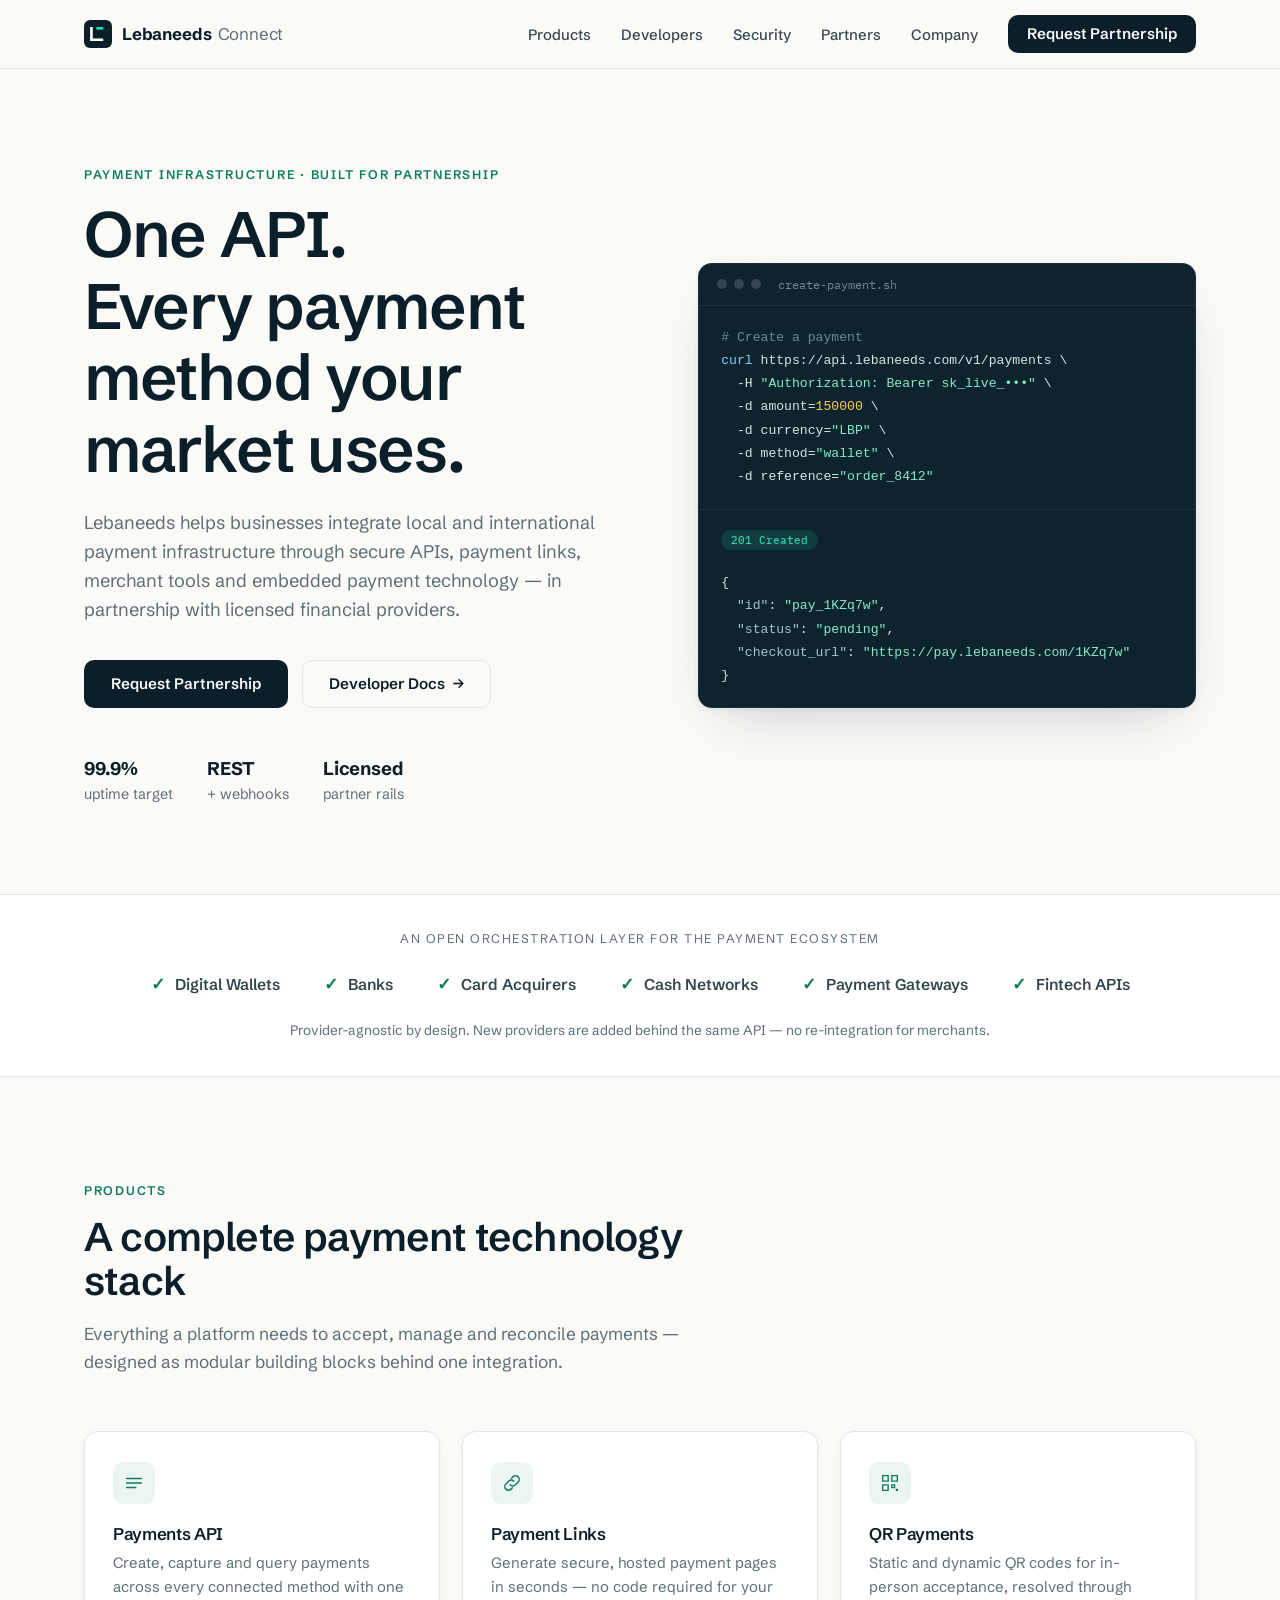
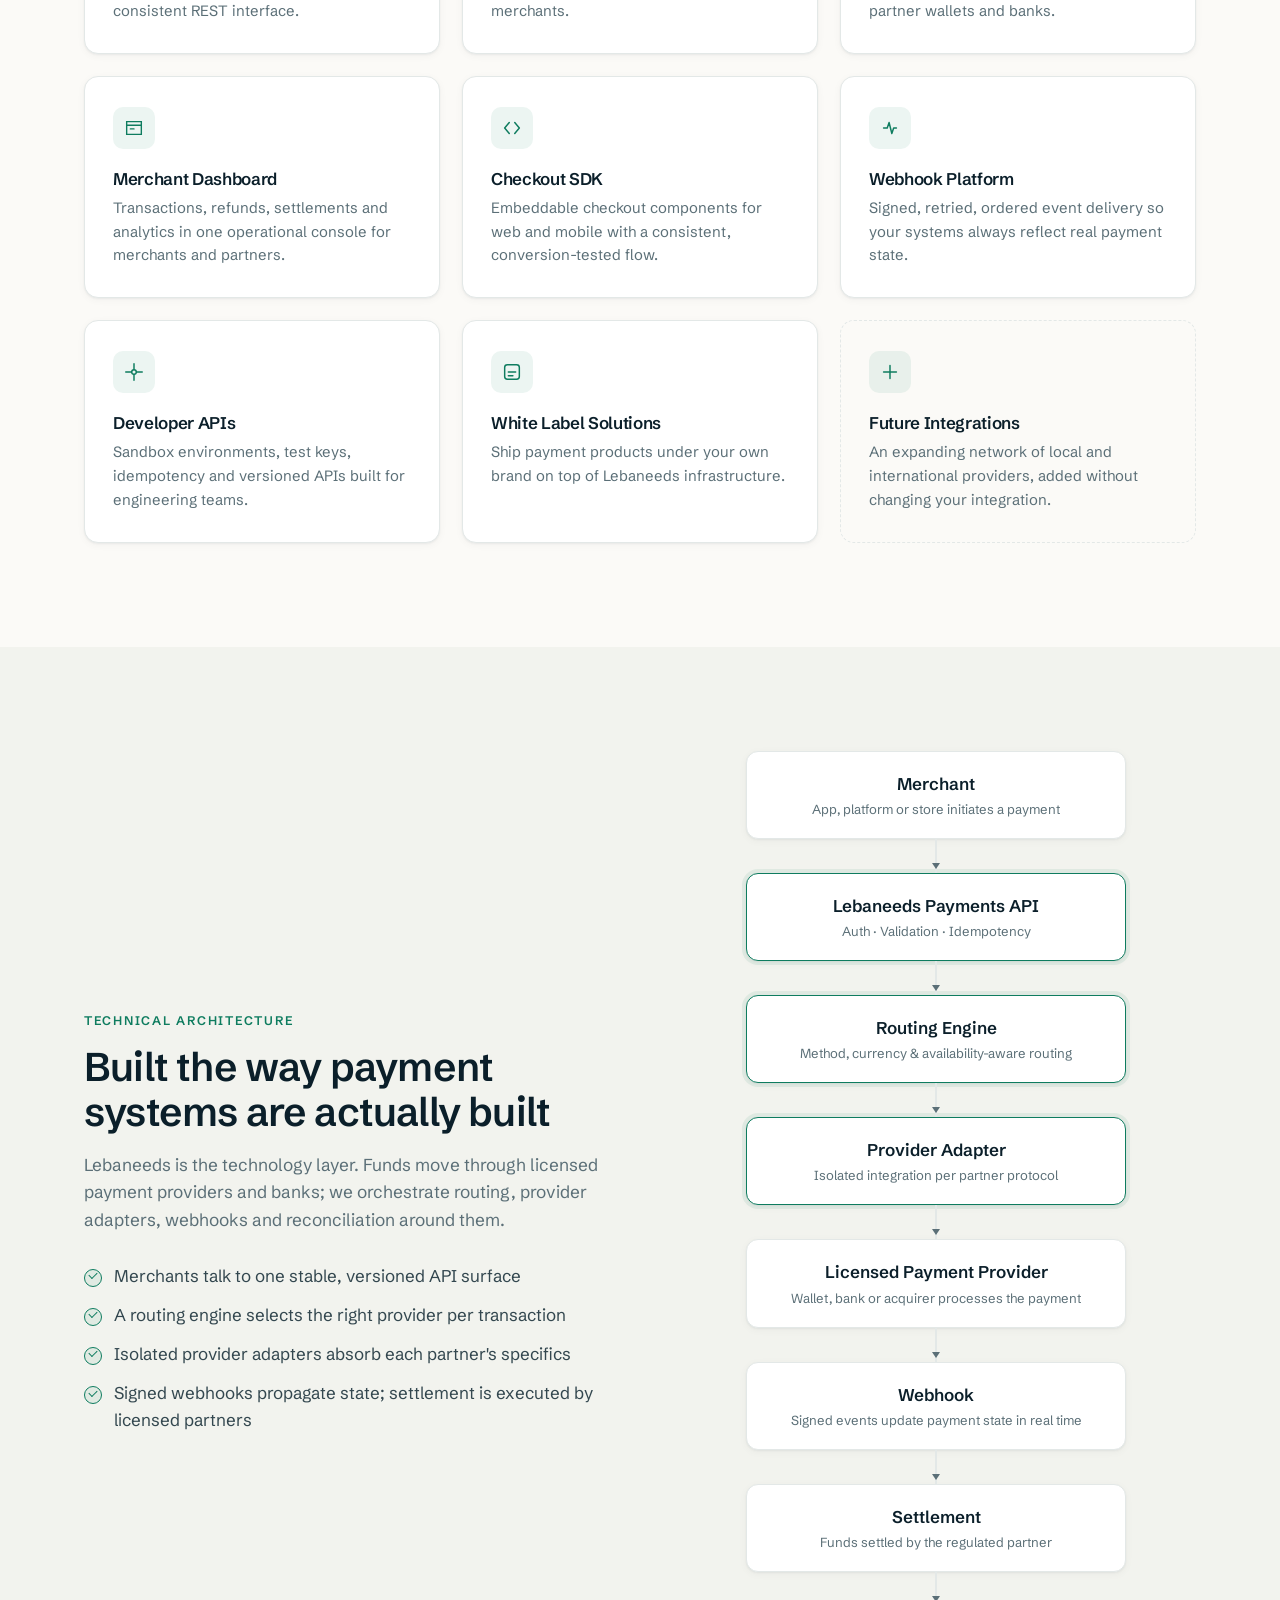
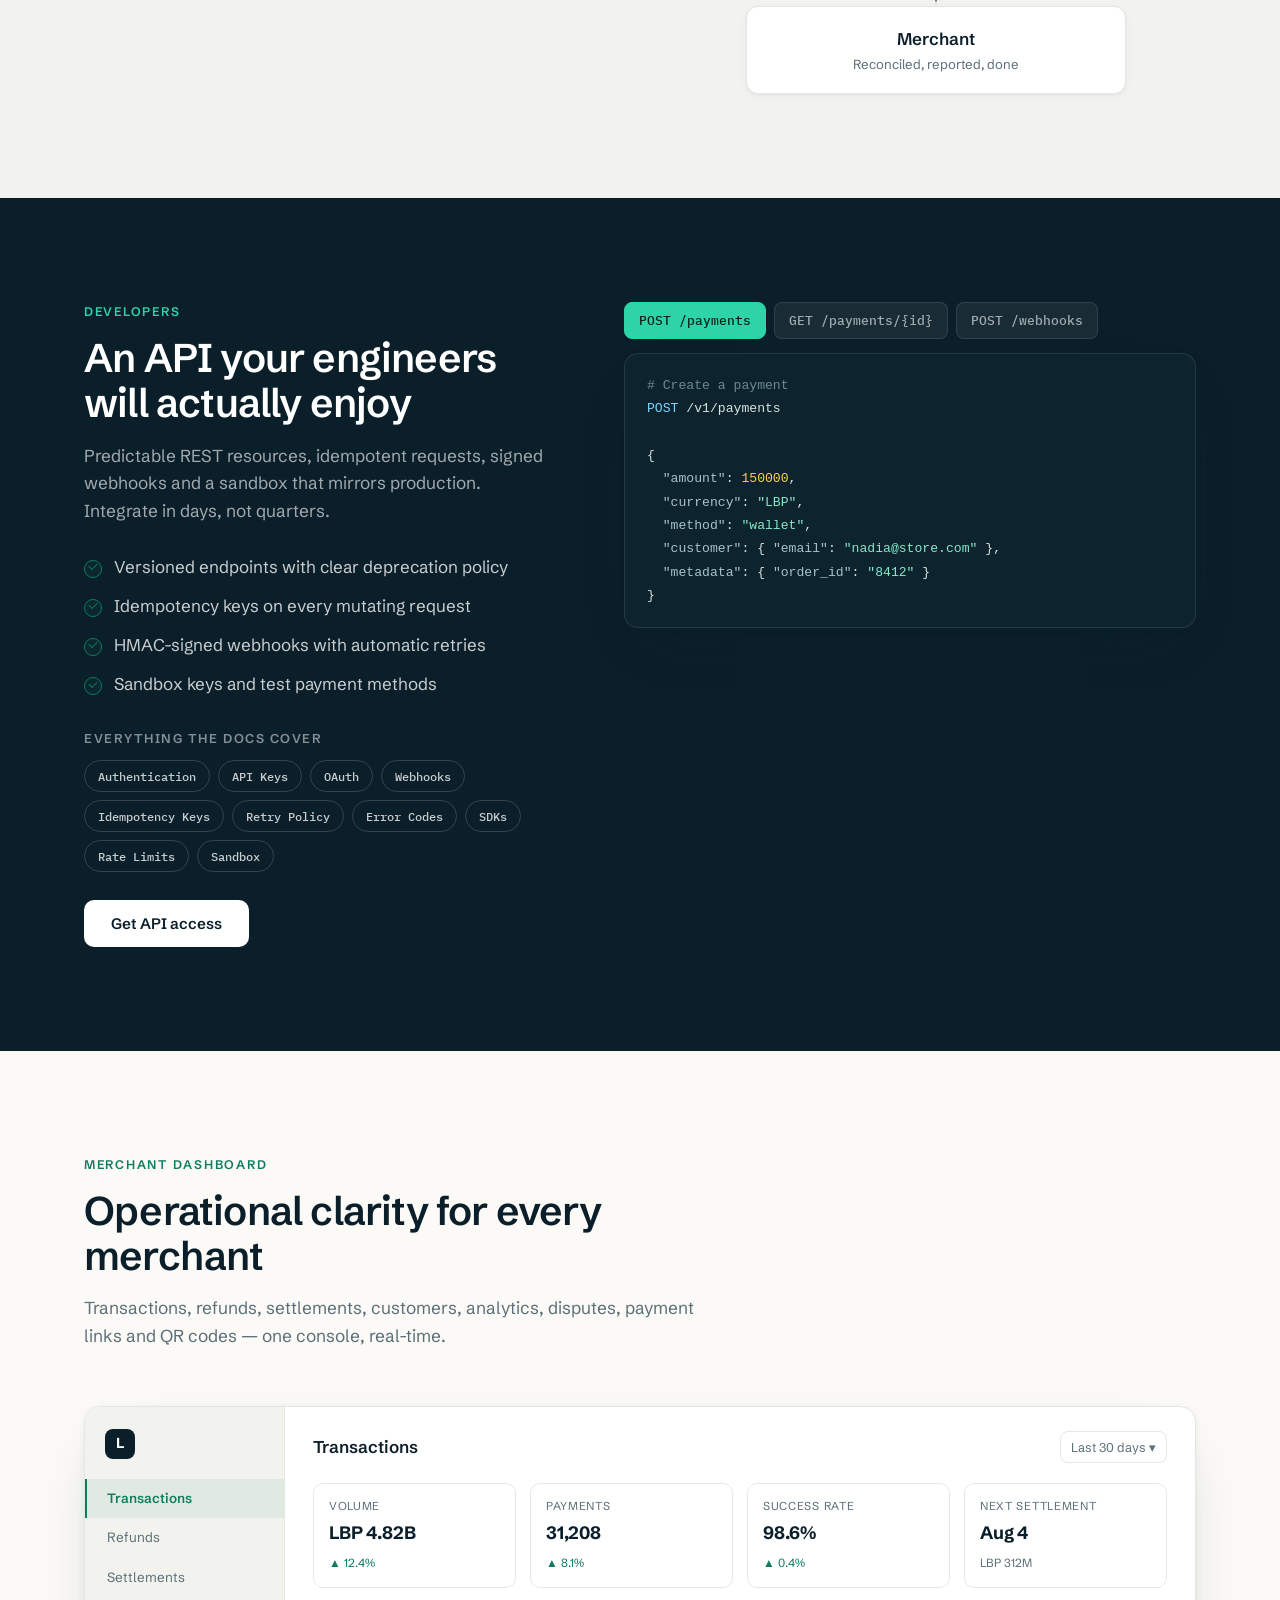
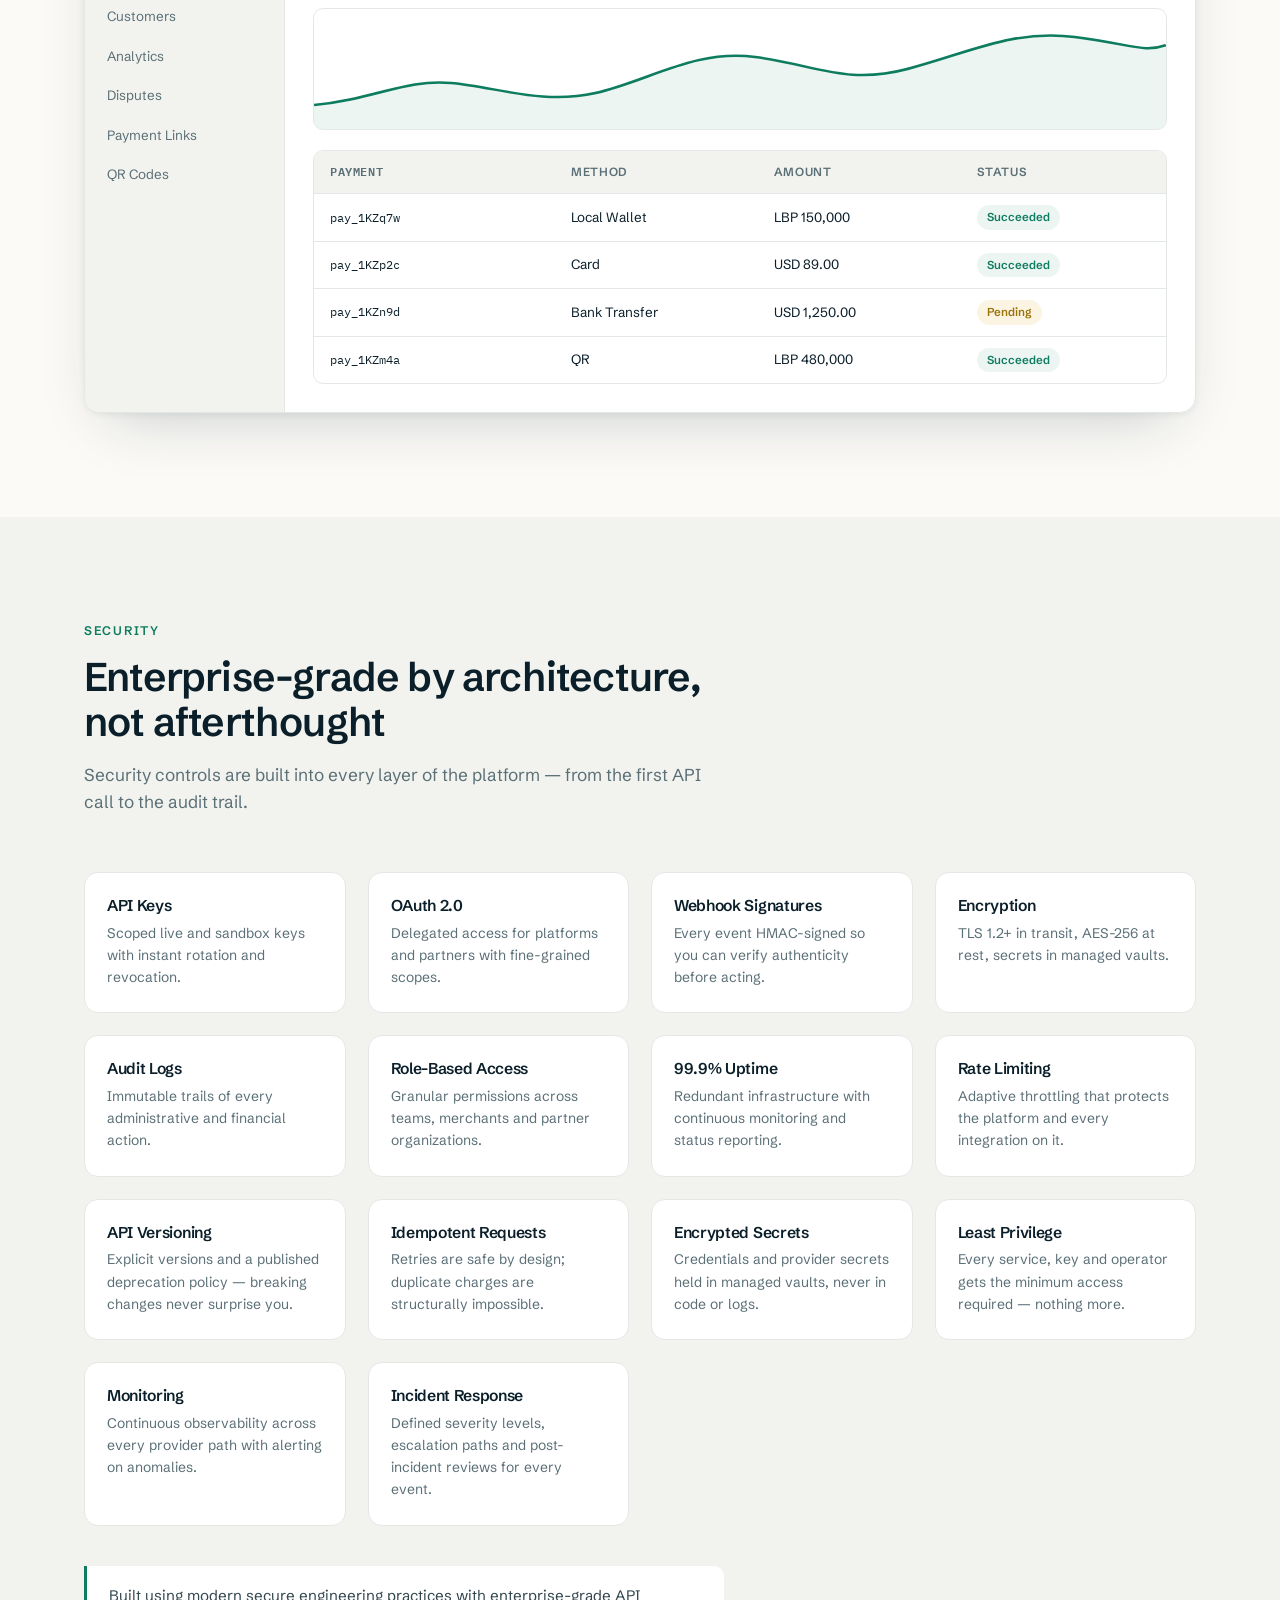
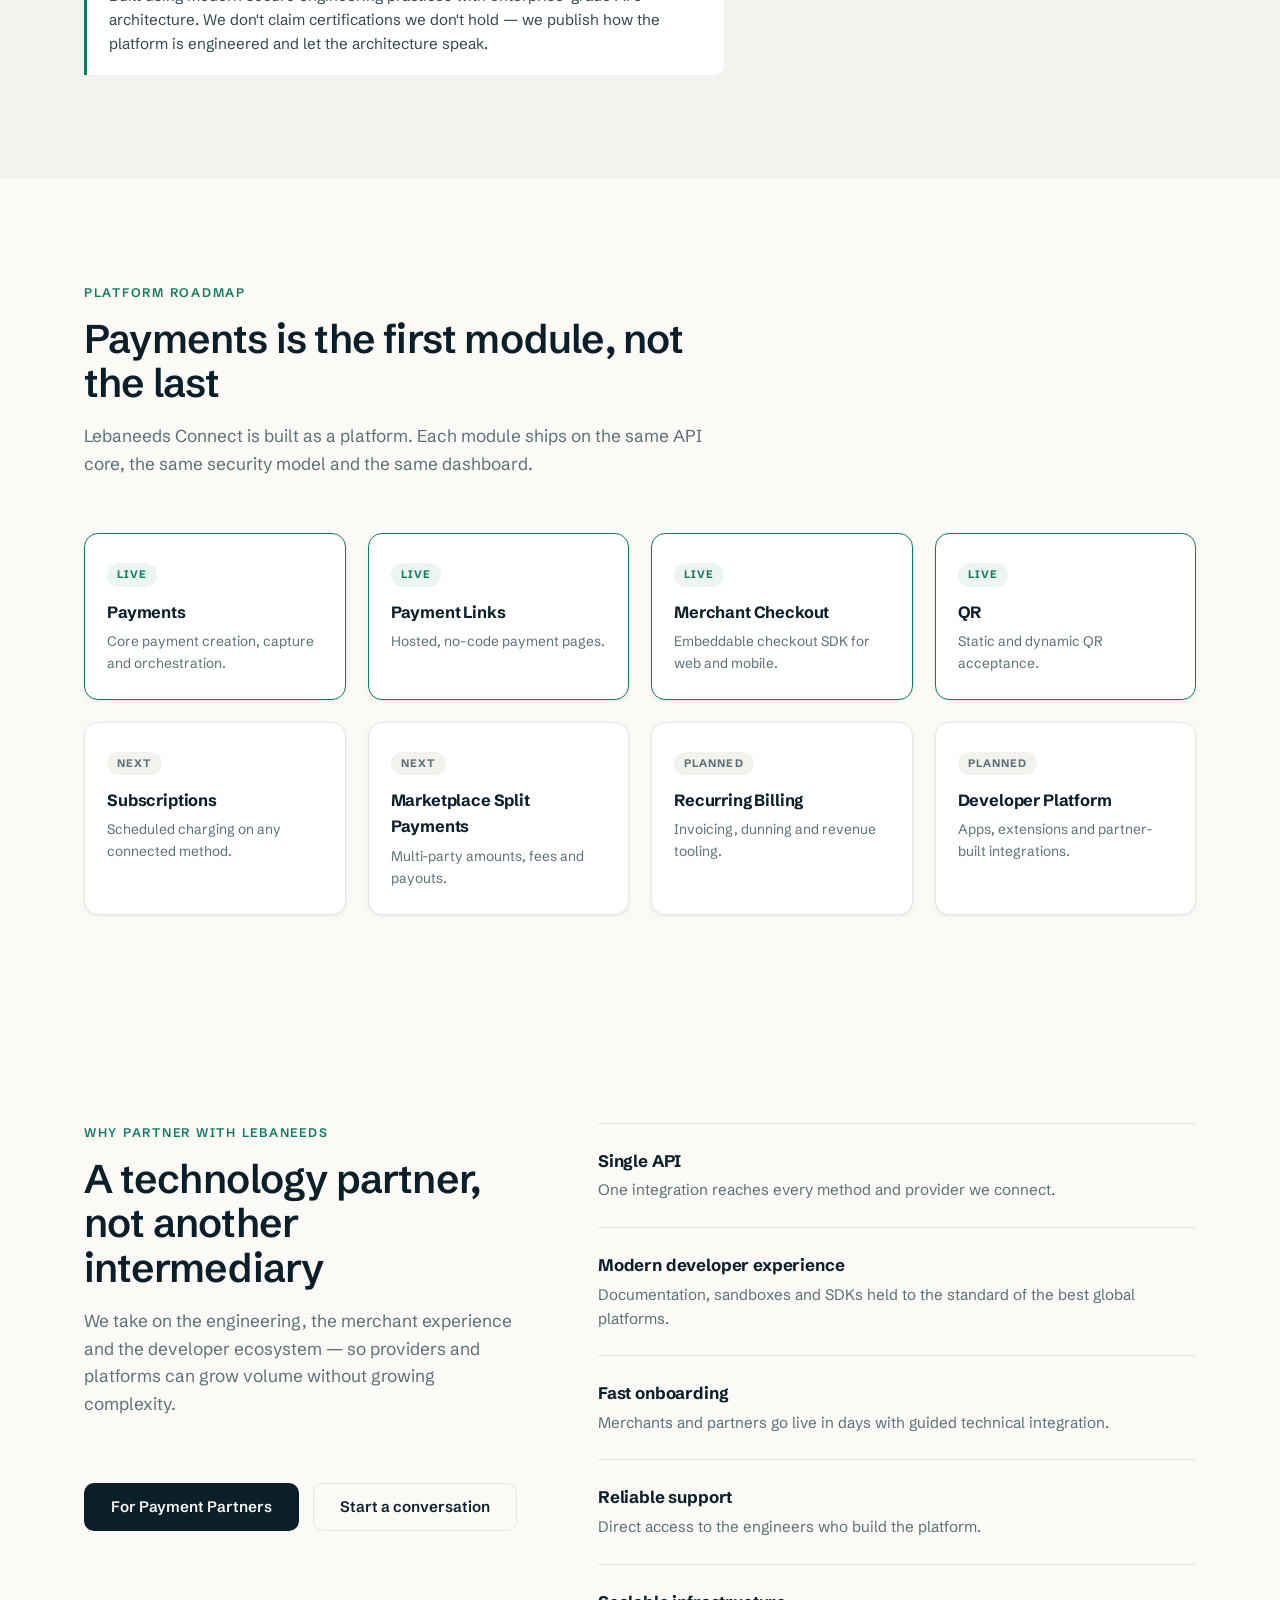
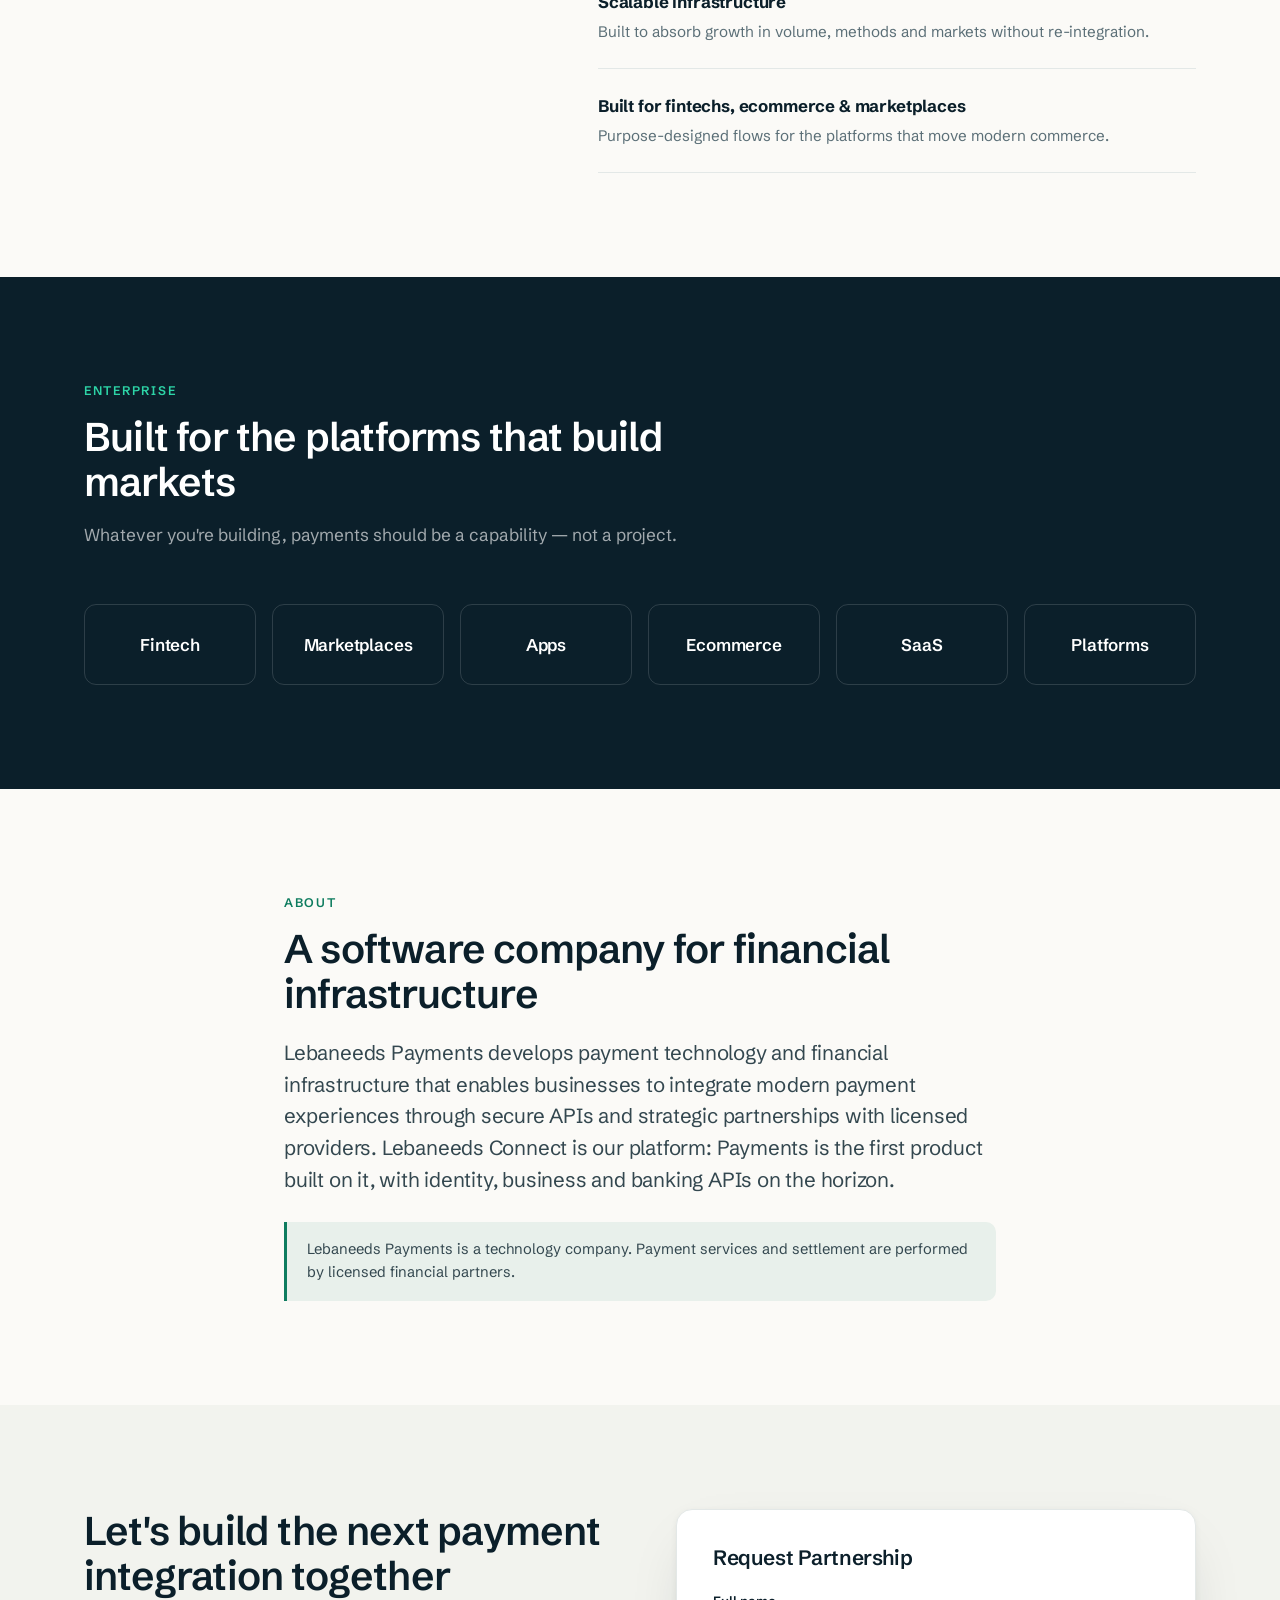
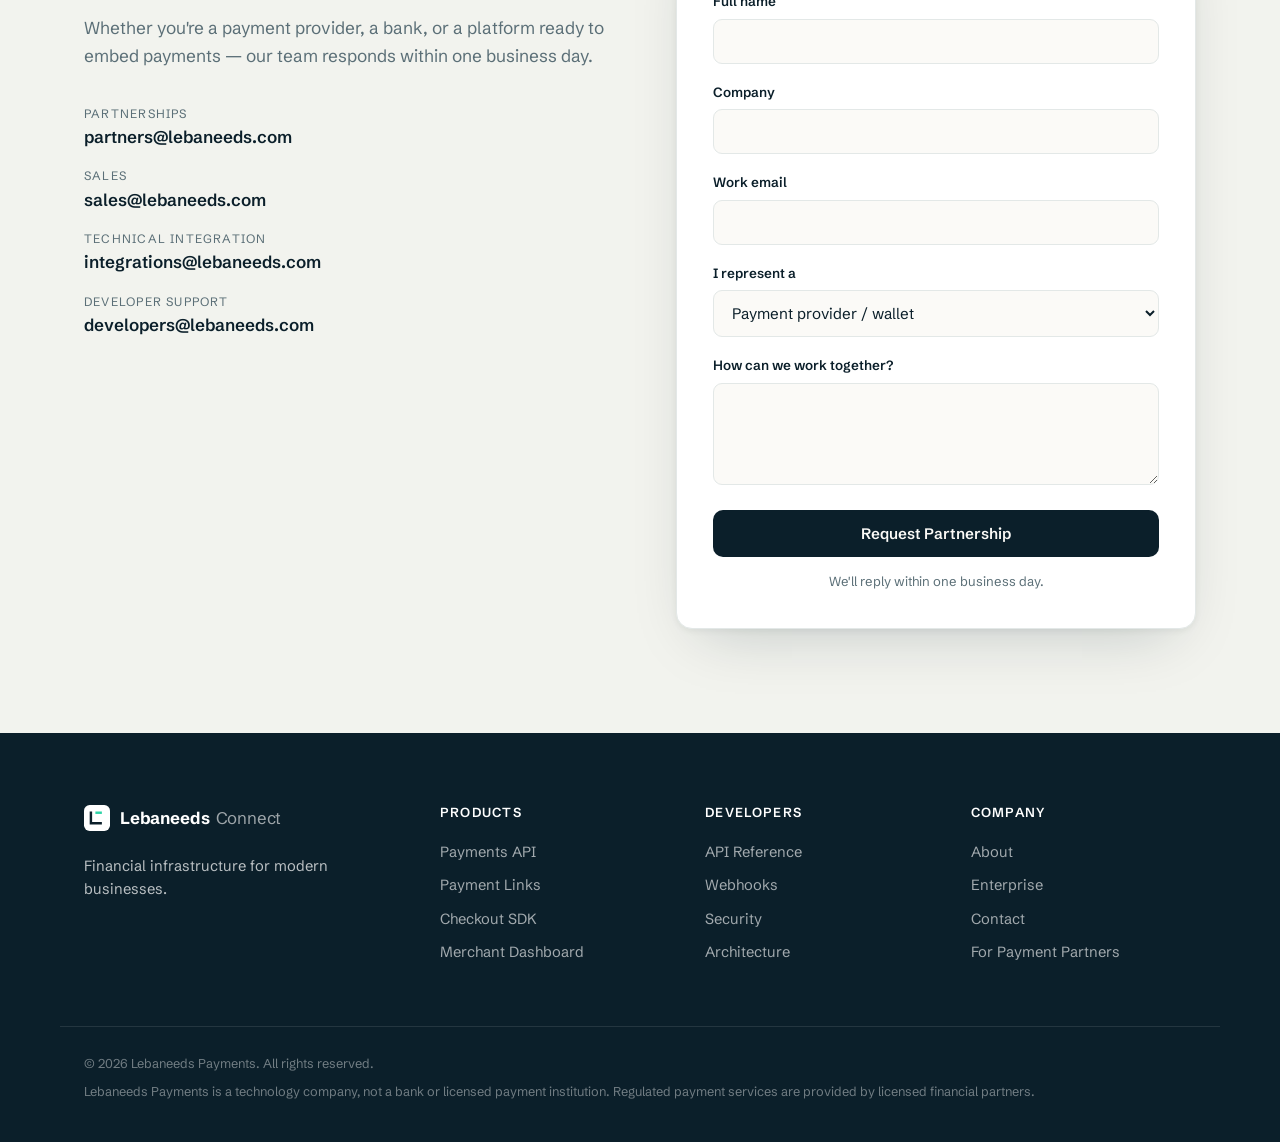
==== commit 9d460c7f: "Iterate for payment-provider audience: partners page, deeper architecture, platform brand - Add dedi" ====
--- a/index.html
+++ b/index.html
@@ -3,8 +3,8 @@
 <head>
 <meta charset="UTF-8">
 <meta name="viewport" content="width=device-width, initial-scale=1.0">
-<title>Lebaneeds Payments — Financial Infrastructure for Modern Businesses</title>
-<meta name="description" content="Lebaneeds builds payment technology and financial infrastructure. Integrate local and international payment methods through one secure API, in partnership with licensed providers.">
+<title>Lebaneeds Connect — Financial Infrastructure for Modern Businesses</title>
+<meta name="description" content="Lebaneeds Connect is the payment infrastructure platform by Lebaneeds Payments. Integrate local and international payment methods through one secure API, in partnership with licensed providers.">
 <link rel="preconnect" href="https://fonts.googleapis.com">
 <link rel="preconnect" href="https://fonts.gstatic.com" crossorigin>
 <link href="https://fonts.googleapis.com/css2?family=Schibsted+Grotesk:wght@400;500;600;700&family=IBM+Plex+Mono:wght@400;500&display=swap" rel="stylesheet">
@@ -21,7 +21,7 @@
       <span class="brand-mark" aria-hidden="true">
         <svg viewBox="0 0 32 32" width="28" height="28"><rect width="32" height="32" rx="7" fill="var(--ink)"/><path d="M10 8v13h12v3H7V8h3z" fill="#fff"/><rect x="14" y="8" width="8" height="3" fill="var(--accent)"/></svg>
       </span>
-      <span class="brand-name">Lebaneeds<span class="brand-sub">Payments</span></span>
+      <span class="brand-name">Lebaneeds<span class="brand-sub">Connect</span></span>
     </a>
     <nav class="main-nav" aria-label="Primary">
       <button class="nav-toggle" aria-expanded="false" aria-controls="nav-list">
@@ -32,7 +32,7 @@
         <li><a href="#products">Products</a></li>
         <li><a href="#developers">Developers</a></li>
         <li><a href="#security">Security</a></li>
-        <li><a href="#enterprise">Enterprise</a></li>
+        <li><a href="partners.html">Partners</a></li>
         <li><a href="#about">Company</a></li>
         <li class="nav-cta"><a class="btn btn-primary btn-sm" href="#contact">Request Partnership</a></li>
       </ul>
@@ -85,17 +85,19 @@
     </div>
   </section>
 
-  <!-- ============ INTEGRATIONS STRIP ============ -->
-  <section class="integrations" aria-label="Payment method coverage">
+  <!-- ============ INTEGRATION ECOSYSTEM ============ -->
+  <section class="integrations" aria-label="Integration ecosystem" id="ecosystem">
     <div class="container">
-      <p class="strip-label">Payment methods orchestrated through licensed providers</p>
+      <p class="strip-label">An open orchestration layer for the payment ecosystem</p>
       <ul class="method-strip">
-        <li><span class="method-icon" aria-hidden="true">◧</span>Local Wallet</li>
-        <li><span class="method-icon" aria-hidden="true">⇄</span>Bank Transfer</li>
-        <li><span class="method-icon" aria-hidden="true">▭</span>Card Payments</li>
-        <li><span class="method-icon" aria-hidden="true">◍</span>Cash Payments</li>
-        <li><span class="method-icon" aria-hidden="true">＋</span>Future Partners</li>
+        <li><span class="method-icon" aria-hidden="true">✓</span>Digital Wallets</li>
+        <li><span class="method-icon" aria-hidden="true">✓</span>Banks</li>
+        <li><span class="method-icon" aria-hidden="true">✓</span>Card Acquirers</li>
+        <li><span class="method-icon" aria-hidden="true">✓</span>Cash Networks</li>
+        <li><span class="method-icon" aria-hidden="true">✓</span>Payment Gateways</li>
+        <li><span class="method-icon" aria-hidden="true">✓</span>Fintech APIs</li>
       </ul>
+      <p class="strip-note">Provider-agnostic by design. New providers are added behind the same API — no re-integration for merchants.</p>
     </div>
   </section>
 
@@ -161,34 +163,55 @@
   <section class="section section-tint" id="architecture">
     <div class="container arch-grid">
       <div class="arch-copy reveal">
-        <p class="eyebrow">How it works</p>
-        <h2>One integration between your business and the payment ecosystem</h2>
-        <p class="section-lede">Lebaneeds is the technology layer. Funds move through licensed payment providers and banks; we orchestrate the connection, the data and the developer experience.</p>
+        <p class="eyebrow">Technical architecture</p>
+        <h2>Built the way payment systems are actually built</h2>
+        <p class="section-lede">Lebaneeds is the technology layer. Funds move through licensed payment providers and banks; we orchestrate routing, provider adapters, webhooks and reconciliation around them.</p>
         <ul class="check-list">
-          <li>Your systems talk to one stable API surface</li>
-          <li>Providers are added and routed behind the scenes</li>
-          <li>Settlement is executed by licensed partners</li>
+          <li>Merchants talk to one stable, versioned API surface</li>
+          <li>A routing engine selects the right provider per transaction</li>
+          <li>Isolated provider adapters absorb each partner's specifics</li>
+          <li>Signed webhooks propagate state; settlement is executed by licensed partners</li>
         </ul>
       </div>
-      <div class="arch-diagram reveal delay-1" role="img" aria-label="Architecture: Business connects to the Lebaneeds API, which orchestrates payment providers, which handle settlement.">
+      <div class="arch-diagram reveal delay-1" role="img" aria-label="Payment flow: Merchant calls the Lebaneeds Payments API, the routing engine selects a provider adapter, the licensed payment provider processes the payment, webhooks report state, settlement is executed by the licensed partner, and funds reach the merchant.">
         <div class="arch-node">
-          <span class="arch-node-label">Business</span>
-          <span class="arch-node-sub">Your app, platform or store</span>
+          <span class="arch-node-label">Merchant</span>
+          <span class="arch-node-sub">App, platform or store initiates a payment</span>
         </div>
         <div class="arch-arrow" aria-hidden="true"><span></span></div>
         <div class="arch-node arch-node-core">
-          <span class="arch-node-label">Lebaneeds API</span>
-          <span class="arch-node-sub">Orchestration · Security · Reporting</span>
+          <span class="arch-node-label">Lebaneeds Payments API</span>
+          <span class="arch-node-sub">Auth · Validation · Idempotency</span>
+        </div>
+        <div class="arch-arrow" aria-hidden="true"><span></span></div>
+        <div class="arch-node arch-node-core">
+          <span class="arch-node-label">Routing Engine</span>
+          <span class="arch-node-sub">Method, currency &amp; availability-aware routing</span>
+        </div>
+        <div class="arch-arrow" aria-hidden="true"><span></span></div>
+        <div class="arch-node arch-node-core">
+          <span class="arch-node-label">Provider Adapter</span>
+          <span class="arch-node-sub">Isolated integration per partner protocol</span>
         </div>
         <div class="arch-arrow" aria-hidden="true"><span></span></div>
         <div class="arch-node">
-          <span class="arch-node-label">Payment Providers</span>
-          <span class="arch-node-sub">Licensed wallets, banks &amp; acquirers</span>
+          <span class="arch-node-label">Licensed Payment Provider</span>
+          <span class="arch-node-sub">Wallet, bank or acquirer processes the payment</span>
+        </div>
+        <div class="arch-arrow" aria-hidden="true"><span></span></div>
+        <div class="arch-node">
+          <span class="arch-node-label">Webhook</span>
+          <span class="arch-node-sub">Signed events update payment state in real time</span>
         </div>
         <div class="arch-arrow" aria-hidden="true"><span></span></div>
         <div class="arch-node">
           <span class="arch-node-label">Settlement</span>
-          <span class="arch-node-sub">Funds settled by regulated partners</span>
+          <span class="arch-node-sub">Funds settled by the regulated partner</span>
+        </div>
+        <div class="arch-arrow" aria-hidden="true"><span></span></div>
+        <div class="arch-node">
+          <span class="arch-node-label">Merchant</span>
+          <span class="arch-node-sub">Reconciled, reported, done</span>
         </div>
       </div>
     </div>
@@ -207,6 +230,12 @@
           <li>HMAC-signed webhooks with automatic retries</li>
           <li>Sandbox keys and test payment methods</li>
         </ul>
+        <h3 class="dev-subhead">Everything the docs cover</h3>
+        <ul class="chip-list" aria-label="Developer platform capabilities">
+          <li>Authentication</li><li>API Keys</li><li>OAuth</li><li>Webhooks</li>
+          <li>Idempotency Keys</li><li>Retry Policy</li><li>Error Codes</li>
+          <li>SDKs</li><li>Rate Limits</li><li>Sandbox</li>
+        </ul>
         <a class="btn btn-light" href="#contact">Get API access</a>
       </div>
       <div class="dev-panel reveal delay-1">
@@ -323,7 +352,35 @@
         <div class="sec-item reveal"><h3>Role-Based Access</h3><p>Granular permissions across teams, merchants and partner organizations.</p></div>
         <div class="sec-item reveal"><h3>99.9% Uptime</h3><p>Redundant infrastructure with continuous monitoring and status reporting.</p></div>
         <div class="sec-item reveal"><h3>Rate Limiting</h3><p>Adaptive throttling that protects the platform and every integration on it.</p></div>
-      </div>
+        <div class="sec-item reveal"><h3>API Versioning</h3><p>Explicit versions and a published deprecation policy — breaking changes never surprise you.</p></div>
+        <div class="sec-item reveal"><h3>Idempotent Requests</h3><p>Retries are safe by design; duplicate charges are structurally impossible.</p></div>
+        <div class="sec-item reveal"><h3>Encrypted Secrets</h3><p>Credentials and provider secrets held in managed vaults, never in code or logs.</p></div>
+        <div class="sec-item reveal"><h3>Least Privilege</h3><p>Every service, key and operator gets the minimum access required — nothing more.</p></div>
+        <div class="sec-item reveal"><h3>Monitoring</h3><p>Continuous observability across every provider path with alerting on anomalies.</p></div>
+        <div class="sec-item reveal"><h3>Incident Response</h3><p>Defined severity levels, escalation paths and post-incident reviews for every event.</p></div>
+      </div>
+      <p class="trust-note reveal">Built using modern secure engineering practices with enterprise-grade API architecture. We don't claim certifications we don't hold — we publish how the platform is engineered and let the architecture speak.</p>
+    </div>
+  </section>
+
+  <!-- ============ ROADMAP ============ -->
+  <section class="section" id="roadmap">
+    <div class="container">
+      <div class="section-head reveal">
+        <p class="eyebrow">Platform roadmap</p>
+        <h2>Payments is the first module, not the last</h2>
+        <p class="section-lede">Lebaneeds Connect is built as a platform. Each module ships on the same API core, the same security model and the same dashboard.</p>
+      </div>
+      <ol class="roadmap">
+        <li class="reveal is-live"><span class="roadmap-status">Live</span><strong>Payments</strong><p>Core payment creation, capture and orchestration.</p></li>
+        <li class="reveal is-live"><span class="roadmap-status">Live</span><strong>Payment Links</strong><p>Hosted, no-code payment pages.</p></li>
+        <li class="reveal is-live"><span class="roadmap-status">Live</span><strong>Merchant Checkout</strong><p>Embeddable checkout SDK for web and mobile.</p></li>
+        <li class="reveal is-live"><span class="roadmap-status">Live</span><strong>QR</strong><p>Static and dynamic QR acceptance.</p></li>
+        <li class="reveal"><span class="roadmap-status">Next</span><strong>Subscriptions</strong><p>Scheduled charging on any connected method.</p></li>
+        <li class="reveal"><span class="roadmap-status">Next</span><strong>Marketplace Split Payments</strong><p>Multi-party amounts, fees and payouts.</p></li>
+        <li class="reveal"><span class="roadmap-status">Planned</span><strong>Recurring Billing</strong><p>Invoicing, dunning and revenue tooling.</p></li>
+        <li class="reveal"><span class="roadmap-status">Planned</span><strong>Developer Platform</strong><p>Apps, extensions and partner-built integrations.</p></li>
+      </ol>
     </div>
   </section>
 
@@ -334,7 +391,10 @@
         <p class="eyebrow">Why partner with Lebaneeds</p>
         <h2>A technology partner, not another intermediary</h2>
         <p class="section-lede">We take on the engineering, the merchant experience and the developer ecosystem — so providers and platforms can grow volume without growing complexity.</p>
-        <a class="btn btn-primary" href="#contact">Start a conversation</a>
+        <div class="hero-actions">
+          <a class="btn btn-primary" href="partners.html">For Payment Partners</a>
+          <a class="btn btn-ghost" href="#contact">Start a conversation</a>
+        </div>
       </div>
       <ul class="why-list">
         <li class="reveal"><strong>Single API</strong>One integration reaches every method and provider we connect.</li>
@@ -371,7 +431,7 @@
     <div class="container about-inner reveal">
       <p class="eyebrow">About</p>
       <h2>A software company for financial infrastructure</h2>
-      <p class="about-text">Lebaneeds Payments develops payment technology and financial infrastructure that enables businesses to integrate modern payment experiences through secure APIs and strategic partnerships with licensed providers.</p>
+      <p class="about-text">Lebaneeds Payments develops payment technology and financial infrastructure that enables businesses to integrate modern payment experiences through secure APIs and strategic partnerships with licensed providers. Lebaneeds Connect is our platform: Payments is the first product built on it, with identity, business and banking APIs on the horizon.</p>
       <p class="about-note">Lebaneeds Payments is a technology company. Payment services and settlement are performed by licensed financial partners.</p>
     </div>
   </section>
@@ -432,7 +492,7 @@
         <span class="brand-mark" aria-hidden="true">
           <svg viewBox="0 0 32 32" width="26" height="26"><rect width="32" height="32" rx="7" fill="#fff"/><path d="M10 8v13h12v3H7V8h3z" fill="var(--ink)"/><rect x="14" y="8" width="8" height="3" fill="var(--accent)"/></svg>
         </span>
-        <span class="brand-name brand-name-light">Lebaneeds<span class="brand-sub">Payments</span></span>
+        <span class="brand-name brand-name-light">Lebaneeds<span class="brand-sub">Connect</span></span>
       </a>
       <p>Financial infrastructure for modern businesses.</p>
     </div>
@@ -455,7 +515,7 @@
       <a href="#about">About</a>
       <a href="#enterprise">Enterprise</a>
       <a href="#contact">Contact</a>
-      <a href="#contact">Partnerships</a>
+      <a href="partners.html">For Payment Partners</a>
     </nav>
   </div>
   <div class="container footer-legal">
--- a/styles.css
+++ b/styles.css
@@ -186,6 +186,9 @@
 }
 .method-strip li { display: inline-flex; align-items: center; gap: 10px; }
 .method-icon { color: var(--accent-deep); font-size: 1.05rem; }
+.strip-note {
+  text-align: center; font-size: .85rem; color: var(--muted); margin-top: 22px;
+}
 
 /* ---------- Product cards ---------- */
 .card-grid {
@@ -259,6 +262,20 @@
 .tab:hover { color: #fff; }
 .tab.is-active { background: var(--accent); border-color: var(--accent); color: #06231b; }
 .code-window-dark { border-color: rgba(255,255,255,.1); }
+
+.dev-subhead {
+  margin-top: 34px; font-size: .8rem; text-transform: uppercase;
+  letter-spacing: .12em; color: rgba(255,255,255,.5); font-weight: 600;
+}
+.chip-list {
+  list-style: none; display: flex; flex-wrap: wrap; gap: 8px; margin-top: 14px;
+}
+.chip-list li {
+  font: 500 .78rem var(--mono);
+  padding: 7px 13px; border-radius: 99px;
+  border: 1px solid rgba(255,255,255,.16); color: rgba(255,255,255,.78);
+}
+.chip-list-ink li { border-color: var(--line); color: var(--ink-soft); background: var(--surface); }
 
 /* ---------- Dashboard mockup ---------- */
 .dash {
@@ -313,6 +330,44 @@
 }
 .sec-item h3 { font-size: .98rem; }
 .sec-item p { color: var(--muted); font-size: .87rem; margin-top: 7px; }
+.trust-note {
+  margin-top: 40px; max-width: 640px;
+  padding: 18px 22px; border-left: 3px solid var(--accent-deep);
+  background: var(--surface); border-radius: 0 10px 10px 0;
+  font-size: .95rem; color: var(--ink-soft);
+}
+
+/* ---------- Roadmap ---------- */
+.roadmap {
+  list-style: none; counter-reset: step;
+  display: grid; grid-template-columns: repeat(4, 1fr); gap: 22px;
+}
+.roadmap li {
+  position: relative; border: 1px solid var(--line); border-radius: var(--radius);
+  background: var(--surface); padding: 24px 22px; box-shadow: var(--shadow-sm);
+}
+.roadmap li.is-live { border-color: var(--accent-deep); }
+.roadmap-status {
+  display: inline-block; font-size: .68rem; font-weight: 700;
+  text-transform: uppercase; letter-spacing: .1em;
+  padding: 3px 10px; border-radius: 99px; margin-bottom: 12px;
+  background: var(--tint); color: var(--muted);
+}
+.is-live .roadmap-status { background: var(--accent-wash); color: var(--accent-deep); }
+.roadmap strong { display: block; font-size: 1.02rem; letter-spacing: -0.01em; }
+.roadmap p { color: var(--muted); font-size: .86rem; margin-top: 6px; }
+
+/* ---------- Partners page ---------- */
+.hero-partners { padding-bottom: 72px; }
+.hero-copy-wide { max-width: 780px; }
+.sla-panel {
+  background: var(--dark-2); border: 1px solid rgba(255,255,255,.12);
+  border-radius: 16px; padding: 34px 32px;
+}
+.sla-panel h3 { color: #fff; font-size: 1.15rem; margin-bottom: 20px; }
+.sla-list { list-style: none; display: grid; gap: 16px; }
+.sla-list li { color: rgba(255,255,255,.62); font-size: .9rem; }
+.sla-list strong { display: block; color: #fff; font-size: .98rem; margin-bottom: 2px; }
 
 /* ---------- Why partner ---------- */
 .why-grid { display: grid; grid-template-columns: .85fr 1.15fr; gap: 72px; align-items: start; }
@@ -401,6 +456,7 @@
   .card-grid { grid-template-columns: repeat(2, 1fr); }
   .sec-grid { grid-template-columns: repeat(2, 1fr); }
   .built-for { grid-template-columns: repeat(3, 1fr); }
+  .roadmap { grid-template-columns: repeat(2, 1fr); }
   .footer-grid { grid-template-columns: 1fr 1fr; }
   .why-copy { position: static; }
   .section { padding: 80px 0; }
@@ -411,6 +467,7 @@
   body { font-size: 16px; }
   .card-grid, .sec-grid { grid-template-columns: 1fr; }
   .built-for { grid-template-columns: repeat(2, 1fr); }
+  .roadmap { grid-template-columns: 1fr; }
   .footer-grid { grid-template-columns: 1fr; }
   .dash { grid-template-columns: 1fr; }
   .dash-side { display: none; }
